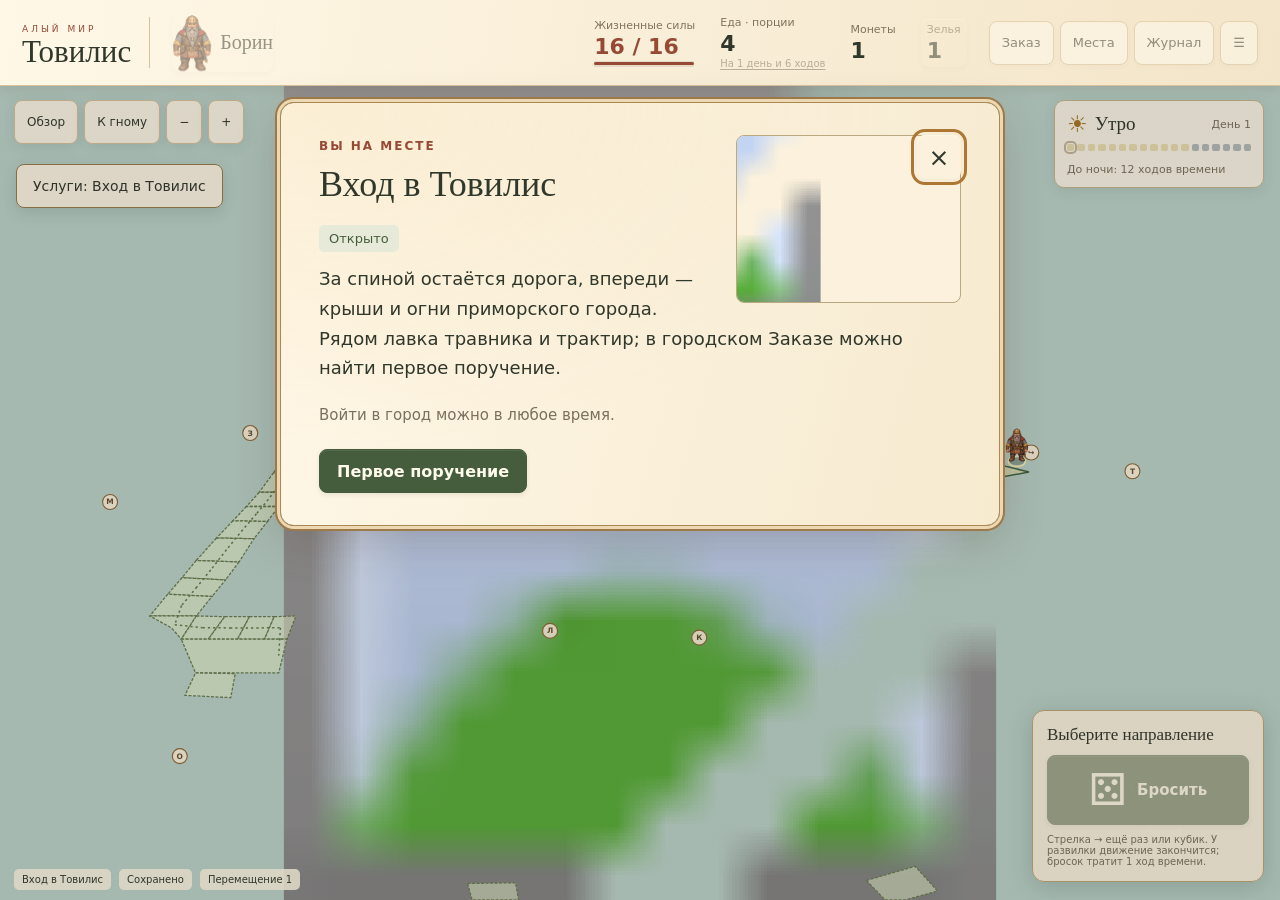
==== game/index.html @ 75f41792 "Initial game source, tests, and deployment configuration" ====
<!doctype html>
<html lang="ru">
<head>
  <meta charset="utf-8"><meta name="viewport" content="width=device-width, initial-scale=1">
  <title>Товилис · Алый Мир</title>
  <link rel="stylesheet" href="game.css">
  <script defer src="../docs/tovilis-map-data.js"></script><script defer src="content.js"></script><script defer src="dwarf-frames.js"></script><script defer src="characters.js"></script><script defer src="character-frames.js"></script><script defer src="equipment.js"></script><script defer src="rules.js"></script><script defer src="dice-ui.js"></script><script defer src="online.js?v=2"></script><script defer src="game.js?v=2"></script>
</head>
<body>
  <header class="topbar">
    <div class="brand"><span>АЛЫЙ МИР</span><h1>Товилис</h1></div>
    <button id="portrait" class="portrait" aria-label="Персонаж и снаряжение"><svg class="portrait-art" aria-hidden="true"></svg><span id="hero-name">Борин</span></button>
    <div class="resources" aria-label="Ресурсы героя">
      <div class="health"><small>Жизненные силы</small><strong id="hp">16 / 16</strong><meter id="health-meter" min="0" max="16" value="16">16 из 16</meter></div>
      <div class="food-resource"><small>Еда · порции</small><strong id="food">4</strong><button id="next-meal" type="button" aria-expanded="false" aria-controls="food-details">На 1 день и 6 ходов</button><span id="food-details" hidden></span></div>
      <div><small>Монеты</small><strong id="coins">1</strong></div>
      <button id="drink" title="Выпить зелье: +5 жизненных сил"><small>Зелья</small><strong id="potions">1</strong></button>
    </div>
    <nav class="top-actions" aria-label="Меню"><button id="quest-button">Заказ</button><button id="places-button">Места</button><button id="journal-button">Журнал</button><button id="menu-button" aria-label="Настройки и помощь">☰</button></nav>
  </header>
  <main>
    <section class="map-panel" aria-label="Карта Товилиса">
      <div class="map-canvas">
        <div class="map-toolbar"><button id="whole-map">Обзор</button><button id="find-hero">К гному</button><button id="zoom-out" aria-label="Отдалить">−</button><button id="zoom-in" aria-label="Приблизить">+</button></div>
        <div class="city-clock" aria-label="Время в городе"><div class="clock-heading"><span id="time-icon" aria-hidden="true">☀</span><strong id="time">Утро</strong><span id="day">День 1</span></div><div id="day-track" aria-hidden="true"></div><small id="time-until">До ночи 12 ходов</small></div>
        <svg id="game-map" viewBox="0 0 1448 1086" role="group" aria-label="Карта Товилиса. Выберите стрелку рядом с гномом, затем бросьте кубик.">
          <image id="town-art" href="../assets/maps/working/tovilis-v9.png" width="1448" height="1086"/>
          <rect id="night-tint" width="1448" height="1086" fill="#0c173f" opacity="0" pointer-events="none"/>
          <g id="grid-layer"></g><g id="reveal-layer"></g><g id="guide-layer"></g><g id="preview-layer"></g><g id="place-layer"></g><g id="choice-layer"></g><g id="target-layer"></g>
          <g id="hero-layer"><ellipse id="hero-shadow" rx="14" ry="5"/><ellipse id="hero-ring" rx="17" ry="7"/><svg id="hero-sprite" overflow="hidden"><image href="../assets/characters/dwarf-directions-v2.png" width="1536" height="1024"/></svg></g>
        </svg>
        <div id="directions" class="map-directions" aria-label="Направления движения"></div>
        <button id="visit-place" class="place-entry" hidden>Войти</button>
        <section class="movement-dock" aria-label="Перемещение">
          <div id="movement-controls"><span id="move-heading">Выберите стрелку</span><div id="route-guide" hidden><span id="route-guide-text"></span><button id="clear-route" aria-label="Отменить маршрут" title="Отменить маршрут">×</button></div><button id="roll" class="primary" disabled><span id="dice-face" aria-hidden="true">⚄</span><span id="roll-label">Бросить кубик</span></button><label id="building-target" hidden><input type="checkbox" id="stop-building"><span id="target-label"></span></label><p id="last-roll" class="last-roll" aria-live="polite" hidden></p><small id="move-hint">1–4 — направление · пробел — кубик</small></div>
          <p id="movement-locked" hidden>Завершите событие.</p>
        </section>
        <p id="status" class="action-toast" role="status" aria-live="polite"></p>
        <div class="map-caption"><span id="where">У мельницы</span><span id="map-status"></span><span id="save-status">Сохранено</span><span id="turn-number">Перемещение 1</span></div>
      </div>
    </section>
  </main>
  <dialog id="scene-dialog" class="scene-dialog" aria-labelledby="scene-title"><div id="scene-seal" class="scene-seal" aria-hidden="true">✦</div><div id="save-error" role="alert" hidden><h2 id="save-error-title">Не удалось открыть сохранение</h2><p id="save-error-text"></p><div class="dialog-actions"><button id="retry-save">Повторить загрузку</button><button id="export-save">Скачать сохранение</button><button id="reset-from-error" class="danger">Начать заново</button></div><details><summary>Подробности ошибки</summary><p id="save-error-details"></p></details></div><div class="scene-tools"><button id="scene-close" class="close" aria-label="Вернуться к карте">×</button></div><div id="context"></div><p id="scene-status" class="scene-status" role="status"></p></dialog>
  <dialog id="roll-dialog" class="dice-dialog" aria-labelledby="roll-title"><span class="eyebrow">КУБИКИ НА СТОЛ</span><h2 id="roll-title"></h2><div id="roll-cubes" class="roll-cubes"></div><strong id="roll-result" role="status"></strong><p id="roll-detail"></p><button id="roll-continue">Дальше</button></dialog>
  <dialog id="hero-dialog" aria-labelledby="hero-title"><button class="close" data-close="hero-dialog" aria-label="Закрыть">×</button><div class="character-sheet"><div id="hero-paperdoll" class="hero-paperdoll"><div id="gear-left" class="gear-side gear-side-left"></div><svg class="portrait-art" aria-label="Гном в бронзовом шлеме, кольчуге и плаще"></svg><div id="gear-right" class="gear-side gear-side-right"></div><div id="gear-detail" class="gear-detail" aria-live="polite">Нажмите на слот, чтобы узнать свойства вещи.</div></div><div class="hero-overview"><span class="eyebrow">ЛИСТ ПЕРСОНАЖА</span><h2 id="hero-title">Борин</h2><p class="hero-identity">Гном · воин</p><button id="rename-toggle" type="button">Изменить имя</button><form id="hero-form" hidden><label>Новое имя<input id="name-input" maxlength="24" required autocomplete="off"></label><button class="primary" type="submit">Сохранить имя</button></form><div class="hero-jumps"><button id="jump-bag" type="button">К сумке</button><button id="jump-equipment" type="button">К снаряжению</button></div><dl id="hero-stats"></dl><details class="race-details"><summary>Раса и класс в исходных правилах</summary><p>Гном: +2 к силе, +1 к жизненным силам, −1 к меткости; не ездит верхом. Воин легче развивает силу. В этой партии стартовые показатели уже заданы и эти бонусы повторно не прибавляются.</p></details><p class="hint">Вес пока не замедляет движение.</p></div></div><section id="hero-loadout" aria-label="Снаряжение и инвентарь"></section></dialog>
  <dialog id="journal-dialog" aria-labelledby="journal-title"><button class="close" data-close="journal-dialog" aria-label="Закрыть">×</button><span class="eyebrow">ДОРОЖНЫЕ ЗАПИСИ</span><h2 id="journal-title">Журнал</h2><ol id="journal"></ol></dialog>
  <dialog id="places-dialog" aria-labelledby="places-title"><button class="close" data-close="places-dialog" aria-label="Закрыть">×</button><span class="eyebrow">КУДА ОТПРАВИТЬСЯ</span><h2 id="places-title">Места Товилиса</h2><p class="hint">На карте: З — Заказ, М — мельница, Л — лавки, Т — таверны, К — кузница, ⚓ — порт, ↪ — вход, В — встреча. Ниже указаны услуги каждого места.</p><div id="place-list"></div><p class="hint">Выбор места открывает его карточку. Путь выбирается до броска.</p></dialog>
  <dialog id="menu-dialog" aria-labelledby="menu-title"><button class="close" data-close="menu-dialog" aria-label="Закрыть">×</button><h2 id="menu-title">Настройки и помощь</h2><div class="menu-settings"><label class="setting"><input id="dice-sound" type="checkbox" checked> Тихий стук кубика</label><label class="setting"><input id="show-grid" type="checkbox"> Показать все контуры клеток</label></div><div class="menu-help"><details><summary>Движение и карта</summary><p>Выберите стрелку рядом с гномом. Нажмите её ещё раз или кнопку кубика, чтобы бросить; после анимации результат останется до нажатия «Дальше», на окно или в другое место экрана. Один бросок — один ход времени. Перекрёсток заканчивает движение. Выбранная цель автоматически задаёт кратчайшее направление на следующем перекрёстке; стрелку можно сменить вручную. У входа можно выбрать остановку.</p><p>«В» — случайная встреча, «И» — городское извещение с выбором и отдельными бросками. Находки остаются в сумке; опыт и репутация видны в листе персонажа. Они обязательны, если ход закончился на клетке. Клавиши 1–4 выбирают направление, повторное нажатие бросает кубик; пробел тоже бросает кубик. Колёсико меняет масштаб.</p></details><details><summary>Поручение и места</summary><p>Городской Заказ обозначен «З». Мельница находится отдельно слева. Сеть продаётся в лавке снастей; у травника возле входа дешевле зелья. В лавках можно продать свои товары. Оружие и щит принимают за половину нейтральной цены: на d6 нужно 1–3; решение торговца сохраняется до следующего дня. Остановка на клетке здания сразу открывает его услуги. Значение «О» пока неизвестно; трофеи по архивным текстам принимают в Заказе.</p></details><details><summary>Время, еда и отдых</summary><p>Одна порция еды расходуется каждые 6 ходов времени. Работа длится 3 хода времени; доступно две смены в день на весь город. Обе таверны открыты круглосуточно. Покупка еды не тратит время; эль и ночлег тратят.</p></details><details><summary>Кости и бой</summary><p>Поиск партнёра в кости занимает один ход времени; на d6 нужно 4–6. Ставку выбирают до бросков, ничья возвращает её. У дневного разбойника видны силы; его можно обойти или вызвать на бой. Ближняя атака — d6 + сила + бонус оружия. Ловкость определяет очередь ударов и шанс бегства. Смена оружия занимает действие героя в раунде: враги отвечают, городское время не проходит. Неудачное бегство тоже даёт врагам возможность ударить.</p></details><details><summary>Разметка карты для разработчиков</summary><a href="../docs/tovilis-map.html" target="_blank" rel="noopener">Открыть разметку карты</a></details></div><button id="new-game" class="danger">Новая партия</button></dialog>
  <dialog id="family-dialog" aria-labelledby="family-title"><button class="close" data-close="family-dialog" aria-label="Закрыть">×</button><div class="scene-seal" aria-hidden="true">❦</div><span class="eyebrow">У МЕЛЬНИЦЫ</span><h2 id="family-title">Дочери мельника</h2><div id="family-dialogue"></div><button class="primary" data-close="family-dialog">Спасибо за совет</button></dialog>
  <dialog id="surrender-dialog" aria-labelledby="surrender-title"><h2 id="surrender-title">Сдаться?</h2><p>Гном вернётся в таверну с 8 жизненными силами и потеряет половину монет. Сеть и снаряжение останутся при нём.</p><div class="dialog-actions"><button data-close="surrender-dialog">Продолжить бой</button><button id="confirm-surrender" class="danger">Сдаться</button></div></dialog>
  <dialog id="reset-dialog" aria-labelledby="reset-title"><h2 id="reset-title">Начать новую партию?</h2><p>Текущее прохождение будет заменено новым.</p><div class="dialog-actions"><button data-close="reset-dialog">Продолжить игру</button><button id="confirm-reset" class="danger">Начать заново</button></div></dialog>
  <noscript>Для игры нужен JavaScript.</noscript>
</body>
</html>
---- game/game.css ----
:root{color-scheme:light;--ink:#30372b;--muted:#6f705f;--paper:#faf4e4;--line:#d5c8a7;--green:#355744;--red:#964934;--gold:#ae8139;font:16px system-ui,-apple-system,sans-serif;color:var(--ink);background:#d4d9cb}
*{box-sizing:border-box}body{margin:0;height:100dvh;display:flex;flex-direction:column;overflow:hidden}button,input{font:inherit}button{cursor:pointer;border:1px solid var(--line);border-radius:8px;color:inherit;background:#fffbef;padding:12px 16px;min-height:44px}button:hover:not(:disabled){background:#eee4ce}button:disabled{cursor:default;opacity:.5}button:focus-visible,a:focus-visible,input:focus-visible,summary:focus-visible{outline:3px solid var(--gold);outline-offset:3px}h1,h2,h3,p{margin:0}h1,h2,h3{font-family:Georgia,serif;font-weight:normal}a{color:var(--green)}[hidden]{display:none!important}.primary{background:var(--green);border-color:var(--green);color:#fffbed}.primary:hover:not(:disabled){background:#264432}.danger{background:#934735;color:#fff8ec;border-color:#934735}.danger:hover:not(:disabled){background:#793825}.eyebrow{font-size:12px;letter-spacing:2px;color:var(--red);font-weight:650}.hint,.muted{color:var(--muted)}.hint{font-size:15px;line-height:1.6}
.topbar{flex:none;display:flex;align-items:center;gap:22px;padding:10px 22px;background:var(--paper);border-bottom:1px solid var(--line);z-index:3;min-height:86px}.brand{padding-right:18px;border-right:1px solid var(--line)}.brand>span{font-size:9px;letter-spacing:3px;color:var(--red)}h1{font-size:31px;line-height:1.05}.portrait{display:flex;align-items:center;gap:8px;padding:0;border:0;background:none}.portrait-art{height:58px;width:40px}.portrait span{font:20px Georgia,serif}.resources{display:flex;align-items:center;gap:25px;margin-left:auto}.resources>div,.resources>button{display:flex;flex-direction:column;gap:2px}.resources small{font-size:11px;color:var(--muted)}.resources strong{font-size:22px;font-weight:600;font-variant-numeric:tabular-nums}.resources>button{border:0;background:none;padding:4px 6px}.food-resource>span{font-size:10px;color:var(--muted)}.health strong{color:var(--red)}meter{height:6px;width:100px;background:#e4dac5;border:0}meter::-webkit-meter-bar{background:#e4dac5;border:0}meter::-webkit-meter-optimum-value{background:var(--red)}meter::-moz-meter-bar{background:var(--red)}.top-actions{display:flex;gap:6px}.top-actions button{padding:9px 12px;font-size:13px}
main{flex:1;min-height:0}.map-panel,.map-canvas{height:100%;min-height:0}.map-canvas{position:relative;overflow:hidden;background:#bbd3ca}#game-map{width:100%;height:100%;display:block;touch-action:none;cursor:grab}#game-map:active{cursor:grabbing}.map-canvas.night{background:#394957}.map-toolbar{position:absolute;z-index:2;left:14px;top:14px;display:flex;gap:6px}.map-toolbar button{background:#fff8e8ed;padding:9px 12px;font-size:12px;box-shadow:0 3px 14px #1d302d18}.city-clock{position:absolute;right:16px;top:14px;z-index:2;width:210px;background:#fcf6e8f2;border:1px solid #c4b690;border-radius:10px;padding:10px 12px;box-shadow:0 3px 14px #1d302d18}.clock-heading{display:flex;align-items:center;gap:7px}#time-icon{font-size:23px;color:#a77525}#time{font:19px Georgia,serif}#day{margin-left:auto;color:var(--muted);font-size:11px}#day-track{display:flex;gap:3px;margin:7px 0}#day-track span{height:7px;flex:1;border-radius:2px;background:#d4b966;opacity:.42}#day-track span.dark{background:#526679}#day-track span.elapsed{opacity:1}#day-track span.current{outline:2px solid #786039;outline-offset:1px}#time-until{font-size:11px;color:var(--muted)}.map-caption{position:absolute;left:14px;bottom:10px;display:flex;gap:8px;max-width:calc(100% - 260px);pointer-events:none;flex-wrap:wrap;font-size:10px}.map-caption span{background:#fff8e5df;padding:5px 8px;border-radius:5px}.map-caption span:empty{display:none}
#grid-layer,#reveal-layer,#guide-layer,#preview-layer,#target-layer,#hero-layer{pointer-events:none}.grid-cell{fill:#65894608;stroke:#547a5577;stroke-width:1;display:none}.grid-visible .grid-cell{display:block}.reveal-cell{fill:#e7f2cb8f;stroke:#657b50;stroke-width:1.7;stroke-dasharray:4 2}.reveal-link{stroke:#617a48;stroke-width:2;stroke-dasharray:3 4;fill:none}.guide-line{fill:none;stroke:#edc075;stroke-width:3;stroke-dasharray:7 8;opacity:.8}.choice-cell{fill:#ffea945e;stroke:#426344;stroke-width:2;cursor:pointer}.choice-cell.chosen{fill:#d1d99299;stroke:#284e33;stroke-width:3}.choice-dot{fill:#fff7da;stroke:#33543c;stroke-width:1.5;pointer-events:none}.choice-number{font:700 10px system-ui,sans-serif;fill:#294333;text-anchor:middle;dominant-baseline:central;pointer-events:none}.preview-line{fill:none;stroke:#fff7d0;stroke-width:7;stroke-linecap:round;stroke-linejoin:round}.preview-line.inner{stroke:#526d39;stroke-width:3;stroke-dasharray:5 6}.target-circle{fill:#ffe2a1;stroke:#9d642b;stroke-width:2}#hero-shadow{fill:#243a2a50}#hero-ring{fill:none;stroke:#fff3b2;stroke-width:2}.place-marker{cursor:pointer}.place-marker circle{fill:#fcf3ddec;stroke:#8c6636;stroke-width:1.5}.place-marker text{font:700 10px system-ui;fill:#674a2d;text-anchor:middle;dominant-baseline:central;pointer-events:none}.place-marker.closed circle{fill:#afbbb9;stroke:#627578}.event-marker circle{fill:#7b473dee;stroke:#fff3d0;stroke-width:1}.event-marker text{fill:#fff5df}.place-marker:hover circle{stroke-width:3}
.map-directions{position:absolute;z-index:2;width:0;height:0;pointer-events:none}.direction{position:absolute;display:flex;align-items:center;justify-content:center;width:56px;height:56px;padding:0;border:2px solid #846c3d;border-radius:50%;background:#fff7dfed;box-shadow:0 3px 12px #1e322b44;pointer-events:auto;transform:translate(-50%,-50%)}.direction .arrow{font-size:30px;line-height:1;color:var(--green)}.direction strong{position:absolute;top:-5px;right:-3px;font-size:10px;background:#355744;color:#fff7dd;border:1px solid #f8edce;border-radius:50%;width:18px;height:18px;line-height:16px;text-align:center}.direction small{position:absolute;bottom:calc(100% + 8px);background:#fff7e5;padding:6px 9px;border-radius:6px;font-size:12px;white-space:nowrap;box-shadow:0 2px 8px #0002;opacity:0;pointer-events:none}.direction:hover small,.direction:focus-visible small{opacity:1}.direction[aria-pressed=true]{background:#355744;border-color:#f6dea0;box-shadow:0 0 0 3px #35574477,0 3px 12px #1e322b44}.direction[aria-pressed=true] .arrow{color:#fff6df}.movement-dock{position:absolute;right:16px;bottom:18px;width:232px;padding:14px;background:#fbf3dff5;border:1px solid #bda576;border-radius:12px;z-index:2;box-shadow:0 5px 25px #223d3033}.movement-dock #move-heading{display:block;font:17px Georgia,serif;margin-bottom:10px}#roll{display:flex;width:100%;gap:10px;align-items:center;justify-content:center;min-height:67px;font-size:15px;font-weight:600}#dice-face{font-size:44px;line-height:1;font-weight:normal}#building-target{display:flex;align-items:flex-start;gap:7px;font-size:12px;line-height:1.5;padding-top:11px}#building-target input{margin-top:3px}input[type=checkbox]{accent-color:var(--green)}#move-hint{display:block;font-size:10px;color:var(--muted);margin-top:9px}#movement-locked{font:18px Georgia,serif;color:var(--red)}.place-entry{position:absolute;left:16px;top:78px;z-index:2;background:#fff7e6f5;border:1px solid #967b4a;box-shadow:0 4px 15px #213d2926;font-size:14px}.action-toast{position:absolute;z-index:4;top:116px;left:50%;transform:translateX(-50%);max-width:min(600px,80%);padding:13px 20px;border:1px solid #b79860;border-radius:9px;background:#fff6dfed;box-shadow:0 4px 18px #20382b2b;font-size:15px;line-height:1.5;pointer-events:none}.action-toast:empty{display:none}.event-active .map-directions,.event-active .movement-dock,.event-active .place-entry{visibility:hidden}
/* Parchment scenes use the browser's modal layer: map input stays behind the scene. */
dialog{position:fixed;inset:0;margin:auto;width:min(720px,calc(100% - 48px));max-height:calc(100dvh - 48px);overflow:auto;border:1px solid #ac8751;border-radius:14px;padding:32px 38px;background:radial-gradient(ellipse at 5% 0%,#d8bd8329,transparent 55%),radial-gradient(ellipse at 95% 100%,#b8874330,transparent 60%),var(--paper);color:var(--ink);box-shadow:0 0 0 5px #ead9af,0 0 0 7px #8e6b40,0 25px 100px #15292077}dialog::backdrop{background:#13251ee0;backdrop-filter:blur(3px)}dialog h2{font-size:36px;line-height:1.15;margin:10px 0 20px}dialog h3{font-size:23px;margin:14px 0}dialog p{font-size:18px;line-height:1.65;margin:12px 0 20px}dialog button{font-size:16px}dialog .hint{font-size:15px}.close{position:absolute;right:12px;top:10px;border:0;background:transparent;font-size:29px;line-height:1;padding:4px 9px;width:44px}.scene-seal{font:38px Georgia,serif;text-align:center;color:#a47536;width:66px;height:60px;line-height:54px;margin:0 auto 14px;border-bottom:1px solid #b9a06c}.scene-dialog{text-align:left}.scene-status{color:var(--green);font-size:16px!important;padding:13px 15px;border-left:3px solid var(--gold);background:#f0e7d3}.scene-status:empty{display:none}.context-actions{display:grid;gap:10px;margin-top:22px}.context-actions>button{text-align:left;padding:14px 17px}.context-actions small{display:block;opacity:.78;font-size:13px;margin-top:5px}.context-actions .primary{font-weight:600}.context-badge{display:inline-block;color:var(--green);font-size:13px;background:#e7ead9;border-radius:5px;padding:6px 10px}.context-badge.closed{background:#dbe1df;color:#516267}.quest-steps{list-style:none;padding:0;margin:20px 0;display:grid;gap:15px;counter-reset:step}.quest-steps li{display:flex;align-items:center;gap:12px;counter-increment:step;color:var(--muted);font-size:17px}.quest-steps li:before{content:counter(step);border:1px solid var(--line);border-radius:50%;width:30px;height:30px;text-align:center;line-height:28px;font-size:13px;flex:none}.quest-steps li.active{color:var(--ink)}.quest-steps li.active:before{background:var(--green);color:#fff;border-color:var(--green)}.quest-steps li.done:before{content:'✓';color:var(--green)}.dialogue{border-left:3px solid var(--gold);padding-left:18px;margin:25px 0}.dialogue strong{font:24px Georgia,serif}.dialogue p{margin:9px 0 0}.character-sheet{display:grid;grid-template-columns:35% 1fr;gap:25px;align-items:center}.character-sheet>.portrait-art{width:100%;height:320px}#name-input{width:100%;padding:10px;border:1px solid var(--line);border-radius:5px;background:#fffdf4;margin-top:7px;color:var(--ink)}dl{display:grid;grid-template-columns:1fr auto;font-size:17px;gap:12px;margin:22px 0}dd{margin:0;font-weight:600}.dialog-actions{display:flex;gap:10px;flex-wrap:wrap}#journal{list-style:none;padding:0;font-size:16px;line-height:1.6}#journal li{padding:12px 0;border-bottom:1px solid var(--line)}#place-list{display:grid;gap:10px}#place-list button{display:flex;justify-content:space-between;text-align:left;gap:14px}#place-list small{font-size:13px;color:var(--muted)}.setting{display:flex;gap:9px;font-size:16px;margin:22px 0}#new-game{display:block;margin-top:24px}#save-error{border:1px solid var(--red);padding:16px;background:#f4e2d6;font-size:16px;line-height:1.6}#save-error button{margin-top:10px}
.enemy-grid{display:grid;grid-template-columns:repeat(2,minmax(0,1fr));gap:12px;margin:16px 0}.enemy{padding:14px;background:#eee4d3;border:1px solid #cdb18b;border-radius:8px}.enemy.selected{border:2px solid var(--red);padding:13px}.enemy.dead{opacity:.45}.enemy label{cursor:pointer;display:flex;align-items:center;gap:9px;font-size:16px;font-weight:600}.enemy input{accent-color:var(--red);flex:none}.enemy-hp{height:6px;margin-top:12px;background:#d7c9b3}.enemy-hp span{display:block;height:100%;background:var(--red)}.enemy small{display:block;font-size:13px;line-height:1.5;color:#786553;margin-top:9px}.enemy.dead small,.enemy.dead .enemy-hp{display:none}.battle-stats{font-size:15px;background:#e8ebdc;padding:13px;border-radius:7px;margin:14px 0}.warning{color:#9d3b26;font-size:16px!important;font-weight:600}.round-details{margin:16px 0;font-size:15px;color:var(--muted);line-height:1.6}.round-details summary{cursor:pointer}.round-details ul{padding-left:20px}.round-summary{background:#eee8d8;padding:13px;border-radius:7px;font-size:16px;line-height:1.5}.minor-actions{display:flex;gap:10px;margin:12px 0}.minor-actions>button{flex:1;font-size:15px}.battle .context-actions{grid-template-columns:repeat(2,minmax(0,1fr));margin-top:15px}.battle .context-actions .primary{grid-column:1/-1}.battle .scene-seal{height:42px;line-height:37px;font-size:30px;margin-bottom:8px}.battle h2{margin-bottom:12px}.battle p{margin:9px 0;font-size:17px;line-height:1.5}.outcome-symbol{font-size:48px;color:var(--gold);margin:8px 0}.resource-receipt{display:flex;flex-wrap:wrap;gap:10px;margin:20px 0}.resource-receipt span{background:#ece5d3;padding:12px;border-radius:7px;font-size:17px}.resource-receipt .gain{color:var(--green)}.resource-receipt .loss{color:var(--red)}.work-limit{font-size:15px!important;color:var(--muted);padding-top:10px;border-top:1px solid var(--line)}
@media(max-width:1120px){.topbar{gap:13px;padding:9px 15px}.portrait span{display:none}.resources{gap:18px}.top-actions button{padding:9px;font-size:12px}.brand{padding-right:12px}}
@media(max-width:780px){.topbar{min-height:118px;flex-wrap:wrap;gap:6px 10px;padding:9px 12px}.brand{border:0;padding:0;margin-right:auto}.brand h1{font-size:26px}.brand>span{font-size:8px}.portrait-art{height:43px;width:30px}.top-actions{gap:4px}.top-actions button{padding:8px;font-size:11px;min-height:40px}.resources{order:2;width:100%;gap:10px;justify-content:space-between;margin:2px 0 0}.resources small{font-size:10px}.resources strong{font-size:19px}.food-resource>span{font-size:9px}meter{width:85px}.resources>button{padding:0 3px}.map-toolbar{left:10px;top:10px;gap:4px}.map-toolbar button{padding:7px 9px;font-size:10px;min-height:39px}.city-clock{right:10px;top:60px;width:175px;padding:8px 10px}.clock-heading{gap:5px}#time{font-size:17px}#time-icon{font-size:20px}#day{font-size:10px}#time-until{font-size:10px}.movement-dock{right:10px;bottom:24px;width:190px;padding:12px}#roll{min-height:58px;font-size:14px;gap:7px}#dice-face{font-size:37px}#move-heading{font-size:15px!important}#move-hint{font-size:9px}.direction{width:48px;height:48px}.direction .arrow{font-size:27px}.direction small{display:none}#building-target{font-size:11px}.place-entry{top:60px;left:10px;max-width:calc(100% - 200px);font-size:12px;padding:9px;min-height:42px}.map-caption{left:10px;bottom:6px;max-width:calc(100% - 205px);font-size:9px;gap:4px}.map-caption #save-status,.map-caption #turn-number{display:none}.action-toast{top:158px;max-width:calc(100% - 30px);font-size:14px;padding:10px 13px}dialog{width:calc(100% - 28px);max-height:calc(100dvh - 30px);padding:24px 21px;border-radius:10px;box-shadow:0 0 0 3px #ead9af,0 0 0 5px #8e6b40,0 20px 70px #15292077}dialog h2{font-size:29px;margin:8px 0 16px}dialog p{font-size:17px;line-height:1.6}dialog button{font-size:15px}.eyebrow{font-size:11px;letter-spacing:1.5px}.scene-seal{height:43px;line-height:37px;font-size:30px;margin-bottom:12px}.context-actions{margin-top:18px;gap:9px}.context-actions>button{padding:12px 14px}.context-actions small{font-size:12px}.character-sheet{grid-template-columns:28% 1fr;gap:15px}.character-sheet>.portrait-art{height:240px}dl{font-size:15px;gap:10px}.dialogue strong{font-size:21px}.enemy-grid{gap:8px;margin:12px 0}.enemy{padding:10px}.enemy.selected{padding:9px}.enemy label{font-size:14px;gap:5px}.enemy small{font-size:11px;margin-top:7px}.enemy-hp{margin-top:9px}.battle-stats{font-size:13px;padding:10px;margin:11px 0}.battle p{font-size:15px}.battle .context-actions>button{font-size:14px;padding:11px}.battle .context-actions small{font-size:11px}.battle .minor-actions>button{font-size:13px;padding:9px}.round-summary{font-size:14px;padding:10px}.warning{font-size:14px!important}.resource-receipt{gap:8px}.resource-receipt span{font-size:15px;padding:10px}}
@media(prefers-reduced-motion:reduce){*{scroll-behavior:auto!important;animation:none!important}}

/* Online account, community and feedback panels.  The panels are injected
   only when the server sets meta[name=game-server], so the offline build is
   unchanged. */
.online-actions{display:flex;gap:6px;align-items:center}.online-actions button{font-size:12px;min-height:34px;padding:6px 9px}.online-panel{width:min(620px,calc(100% - 28px));max-height:calc(100dvh - var(--hud-height) - 24px);padding:28px 30px;background:linear-gradient(105deg,#fff8e8,#f6eacf);color:var(--ink);border:0;border-radius:10px;box-shadow:0 0 0 3px #ecd9b4,0 0 0 5px #9d7848,0 14px 45px #3e271b36}.online-panel::backdrop{background:#2d241b35}.online-panel .close{position:sticky;float:right;right:0;top:0;margin:-12px -12px 0 0;background:transparent;border:0;font-size:27px;min-width:34px;min-height:34px}.online-panel h2{margin:10px 0 16px}.online-body{clear:both}.online-form{display:grid;gap:12px}.online-form label{display:grid;gap:5px;font-weight:600}.online-form input,.online-form select,.online-form textarea{font:inherit;width:100%;box-sizing:border-box;padding:10px 11px;border:1px solid var(--line);border-radius:6px;background:#fffdf5;color:var(--ink)}.online-form textarea{resize:vertical}.online-form button{min-height:42px}.online-form .form-error{min-height:1.4em;margin:0;color:#8b3125;font-size:14px}.character-form{grid-template-columns:1fr 1fr}.character-form label:first-of-type,.character-form .character-preview,.character-form button,.character-form .form-error{grid-column:1/-1}.character-preview{padding:10px 12px;margin:0;border:1px solid var(--line);border-radius:7px;background:#fffaf0;color:#73582f}.online-community h3{margin:16px 0 8px}.online-community p{margin:7px 0;line-height:1.4}.online-chat{min-height:90px;max-height:210px;overflow:auto;padding:10px;border:1px solid var(--line);border-radius:7px;background:#fffaf0}.online-chat-form{display:flex;gap:8px;margin-top:8px}.online-chat-form input{flex:1;min-width:0;font:inherit;padding:10px;border:1px solid var(--line);border-radius:6px;background:#fffdf5}.online-chat-form button{min-height:40px}.online-menu-actions{display:grid;gap:8px;margin:14px 0;padding:12px;border:1px solid var(--line);border-radius:8px;background:#fffaf0}.online-menu-actions button{text-align:left;min-height:40px}.feedback-success{padding:14px;border:1px solid #83976a;background:#edf2e7;border-radius:7px;line-height:1.5}@media(max-width:780px){.online-actions{display:none}.online-panel{padding:24px 20px}.character-form{grid-template-columns:1fr}.character-form label:first-of-type,.character-form .character-preview,.character-form button,.character-form .form-error{grid-column:auto}.online-chat-form{display:grid;grid-template-columns:1fr}.online-chat-form button{width:100%}}

.scene-wallet{position:sticky;top:-32px;z-index:2;display:flex;justify-content:space-between;gap:14px;flex-wrap:wrap;padding:12px 0;margin:0 0 16px;background:var(--paper);border-bottom:1px solid var(--line);font-size:17px}.scene-wallet strong{color:#735021}.scene-wallet span{color:var(--green)}.food-shop{padding:18px;margin:20px 0 0;border:1px solid var(--line);border-radius:9px;background:#efe7d329}.food-shop h3{margin:0 0 8px}.food-shop p{font-size:15px;margin:8px 0}.food-buy-row{display:flex;gap:14px;align-items:end;margin-top:15px}.food-buy-row label{display:flex;flex-direction:column;gap:7px;font-size:14px}.food-buy-row input{width:95px;min-height:46px;border:1px solid #bba780;border-radius:6px;background:#fffbef;padding:9px;color:var(--ink)}.food-buy-row button{flex:1;min-height:46px}.food-shop .hint{font-size:14px}
@media(max-width:780px){.scene-wallet{top:-24px;font-size:15px;padding:10px 0;margin-bottom:14px}.food-shop{padding:13px}.food-buy-row{gap:10px}.food-buy-row input{width:75px}}
/* Illustrated scenes and the equipment sheet share the four local art atlases. */
#scene-dialog .scene-seal{display:none}#context:after{content:"";display:block;clear:both}.scene-art{float:right;width:225px;max-width:42%;height:168px;margin:0 0 16px 20px;border:1px solid #bba780;border-radius:8px;background:var(--paper);overflow:hidden}.context-actions,.resource-receipt,.food-shop{clear:both}.item-art{width:84px;height:84px;flex:none;border-radius:6px;overflow:hidden;background:#f7ecd4}.food-shop>.item-art{float:right;margin-left:10px}.food-buy-row{clear:both}.illustrated-action{min-height:112px;display:flow-root}.illustrated-action>.item-art{float:left;margin-right:16px}.illustrated-action .item-detail{font-size:13px;line-height:1.5;margin-top:7px}.stake-picker{display:flex;align-items:center;justify-content:space-between;gap:12px;font-size:16px;padding:12px 0}.stake-picker select{padding:10px;border:1px solid var(--line);border-radius:6px;background:#fff9e9;color:var(--ink);font-size:17px}.battle .scene-art{width:128px;height:105px;margin-bottom:10px}
#hero-dialog{width:min(940px,calc(100% - 48px))}#hero-dialog .character-sheet{grid-template-columns:180px 1fr}#hero-dialog .character-sheet>.portrait-art{height:330px;width:100%}#hero-loadout{clear:both;margin-top:24px;border-top:1px solid var(--line)}#hero-loadout h3{margin:24px 0 12px}.inventory-grid{display:grid;grid-template-columns:repeat(2,minmax(0,1fr));gap:12px}.inventory-item{display:flex;gap:14px;padding:14px;border:1px solid var(--line);border-radius:8px;background:#fffaf04d}.inventory-item strong{display:block;font-size:17px;line-height:1.3}.inventory-item p{font-size:14px;margin:7px 0;line-height:1.5}.inventory-item small,.item-slot{display:block;font-size:12px;color:var(--muted);margin-top:5px}
@media(max-width:780px){.scene-art{width:112px;height:112px;max-width:38%;margin:0 0 12px 12px}.battle .scene-art{width:82px;height:82px}.item-art{width:66px;height:66px}.food-shop .item-art{width:58px;height:58px}.illustrated-action{min-height:96px}.illustrated-action>.item-art{margin-right:10px}.illustrated-action .item-detail{font-size:12px}.stake-picker{font-size:14px}.stake-picker select{font-size:15px;max-width:130px}#hero-dialog{width:calc(100% - 28px)}#hero-dialog .character-sheet{grid-template-columns:90px 1fr;gap:14px}#hero-dialog .character-sheet>.portrait-art{height:220px}.inventory-grid{grid-template-columns:1fr}.inventory-item{gap:12px;padding:12px}.inventory-item strong{font-size:16px}.inventory-item p{font-size:13px}#hero-stats{font-size:13px;gap:8px}}
.portrait-art{overflow:hidden}
.close{z-index:4}.scene-wallet #scene-close{position:static;flex:0 0 32px;width:32px;min-height:32px;height:32px;padding:0;font-size:27px;border:0;background:none;line-height:1}
/* Clear city, one resource bar, warm paper and deliberate small actions. */
:root{--hud-height:86px;--paper:#fbf1dc;--line:#d7c09a;--gold:#ad7633;--green:#465d3d;--muted:#7a705e;background:#e4cfac}button{box-shadow:0 1px 0 #fff8e3 inset,0 2px 4px #68462a0b}.primary{box-shadow:0 1px 0 #ffffff14 inset,0 2px 5px #38362118}.topbar{background:linear-gradient(100deg,#fff8e7,#f3e5c9);box-shadow:0 3px 12px #5536161c}.topbar .resources small{color:#81745d}dialog:not(.dice-dialog){top:calc(var(--hud-height) + 16px);bottom:auto;margin:0 auto;max-height:calc(100dvh - var(--hud-height) - 32px);background:radial-gradient(ellipse at 2% 0%,#e5b76825,transparent 60%),linear-gradient(105deg,#fff8e8,#f6eacf);box-shadow:0 0 0 3px #ecd9b4,0 0 0 5px #9d7848,0 14px 45px #3e271b36}dialog::backdrop{backdrop-filter:none;-webkit-backdrop-filter:none;background:linear-gradient(to bottom,transparent var(--hud-height),#29211825 var(--hud-height))}.scene-tools{height:8px}.scene-tools .close{top:9px;right:10px;background:#fbf1dc;font-size:25px}.context-actions{display:flex;flex-wrap:wrap;align-items:flex-start;gap:10px}.context-actions>button{width:auto;max-width:100%;padding:11px 17px;text-align:left;flex:0 1 auto}.context-actions>button small{max-width:290px}.context-actions>label{flex-basis:100%}.resource-receipt{gap:12px;margin:14px 0}.resource-receipt span:not(.gain):not(.loss){background:none;padding:0;font-size:13px;color:var(--muted)}.scene-status,.quiet-roll{font-size:13px!important;color:var(--muted);line-height:1.5}.quiet-roll{margin:8px 0!important}.saved-roll{display:flex;align-items:center;gap:10px;clear:both;margin:15px 0}.saved-roll strong{font:23px Georgia,serif;color:#62502e}.saved-die{width:45px;height:45px;display:grid;place-items:center;background:linear-gradient(130deg,#fffdf4,#e6d6b9);border:1px solid #b49a70;border-radius:8px;box-shadow:0 3px 6px #67492b25;font:700 25px Georgia,serif;color:#52361f}.item-offer{display:flex;gap:14px;border:1px solid var(--line);background:#fffaf06b;border-radius:9px;padding:16px;flex:1 1 270px;min-width:0}.item-offer-info{min-width:0}.item-offer strong{font-size:17px;line-height:1.3}.item-offer p{font-size:13px;line-height:1.5;margin:7px 0}.item-offer small{font-size:12px;color:var(--muted);display:block}.item-offer button{margin-top:12px;padding:9px 13px;font-size:14px}.offer-reason{margin-top:7px}.last-roll{border-top:1px solid var(--line);padding-top:10px;margin-top:12px;line-height:1.4}.last-roll strong{display:block;color:#765020;font:22px Georgia,serif}.last-roll span{display:block;font-size:12px;color:var(--muted);margin-top:3px}.battle .context-actions{display:flex}.battle .context-actions>.primary{flex-basis:100%;text-align:center}.battle .context-actions>button:not(.primary){flex:1}.battle .quiet-roll{font-size:11px!important}.scene-art{object-fit:cover}
.dice-dialog{top:50%;bottom:auto;transform:translateY(-50%);margin:0 auto;width:min(490px,calc(100% - 32px));max-height:calc(100dvh - 36px);padding:28px 30px 20px;text-align:center;color:#f7e8c5;background:radial-gradient(ellipse at 45% 20%,#5f6d42,#354b37 70%);border:8px solid #89613c;outline:2px solid #bd985d;box-shadow:inset 0 0 0 1px #cba76c,0 16px 60px #24180e55}.dice-dialog::backdrop{background:#3d2a1526;backdrop-filter:none}.dice-dialog .eyebrow{color:#dbc18a;font-size:10px;letter-spacing:3px}.dice-dialog h2{font-size:29px;color:#fff0ce;margin:12px 0 8px}.roll-cubes{display:flex;justify-content:center;gap:42px;margin:22px 0 10px}.rolled-die{display:flex;flex-direction:column;align-items:center;gap:9px}.die-label{font-size:12px;color:#ead8b3}.die-stage{width:96px;height:100px;display:grid;place-items:center;perspective:480px;filter:drop-shadow(0 12px 5px #182c2360)}.die-cube{position:relative;width:72px;height:72px;transform-style:preserve-3d}.die-side{position:absolute;inset:0;display:grid;grid-template-columns:repeat(3,1fr);grid-template-rows:repeat(3,1fr);gap:5px;padding:12px;border:1px solid #b99c6a;border-radius:10px;background:radial-gradient(circle at 25% 20%,#fffdf0,#ecdbba);backface-visibility:hidden;box-shadow:inset 1px 1px 4px #fffdf6,inset -2px -2px 4px #96744e3d}.die-pip{border-radius:50%;background:#563c26;box-shadow:inset 0 1px 2px #291c12aa}.die-pip.empty{visibility:hidden}.die-side-1{transform:translateZ(36px)}.die-side-2{transform:rotateY(90deg) translateZ(36px)}.die-side-3{transform:rotateX(90deg) translateZ(36px)}.die-side-4{transform:rotateX(-90deg) translateZ(36px)}.die-side-5{transform:rotateY(-90deg) translateZ(36px)}.die-side-6{transform:rotateY(180deg) translateZ(36px)}.die-number{font:34px Georgia,serif;color:#fff3d8;line-height:1}.dice-dialog #roll-result{display:block;font:25px Georgia,serif;line-height:1.3;min-height:35px;margin:16px 0 10px}.dice-dialog #roll-detail{font-size:14px;line-height:1.6;color:#e6d8b9;min-height:45px;margin:0 0 12px}.dice-dialog #roll-continue{background:none;border:1px solid #bba27655;color:#e3cda2;box-shadow:none;padding:8px 20px;font-size:13px;min-height:36px}
@media(max-width:780px){:root{--hud-height:118px}dialog:not(.dice-dialog){top:calc(var(--hud-height) + 10px);max-height:calc(100dvh - var(--hud-height) - 22px)}.context-actions{gap:8px}.context-actions>button{padding:10px 13px;font-size:14px}.saved-roll strong{font-size:20px}.saved-die{width:38px;height:38px;font-size:23px}.item-offer{padding:12px;gap:12px}.item-offer strong{font-size:16px}.item-offer p{font-size:12px}.last-roll strong{font-size:19px}.last-roll span{font-size:11px}.last-roll{padding-top:7px;margin-top:8px}.dice-dialog{padding:24px 18px 16px}.dice-dialog h2{font-size:25px}.dice-dialog #roll-result{font-size:22px}.roll-cubes{gap:27px}}
@media(prefers-reduced-motion:reduce){.die-cube{animation:none!important}}

/* Route guidance and controls in scrolling scenes. */
.direction.recommended:not([aria-pressed=true]){border-color:#bd8131;box-shadow:0 0 0 4px #f6cc70cc,0 3px 12px #1e322b44}
#route-guide{display:flex;align-items:center;justify-content:space-between;gap:5px;margin:0 0 10px;padding:7px 7px 7px 9px;border:1px solid var(--line);border-radius:7px;background:#fff9e9;font-size:12px;line-height:1.3}
#route-guide button{flex:none;min-height:28px;width:28px;padding:0;font-size:21px;line-height:1}
.scene-tools{position:sticky;top:0;z-index:5;height:0;overflow:visible}
.scene-tools .close{position:absolute;right:0;top:0}
dialog:not(.dice-dialog)>.close{position:sticky;top:0;float:right;z-index:5;margin:-14px -14px 0 0;background:var(--paper)}
#save-error h2{font-size:25px;margin:0 0 10px}
#save-error .dialog-actions{margin:14px 0;gap:8px}
#save-error button{margin:0}
#save-error details{font-size:13px;overflow-wrap:anywhere}
#save-error details p{font-size:13px;margin:5px 0}
@media(max-width:780px){#route-guide{font-size:11px}.scene-tools .close{top:0}dialog:not(.dice-dialog)>.close{margin:-10px -8px 0 0}}

.place-marker .marker-hit{fill:transparent;stroke:none}
.place-marker:focus-visible circle:not(.marker-hit){stroke:#6c4422;stroke-width:3}
#place-list button>span:first-child{display:flex;flex-direction:column;gap:4px;min-width:0}
#place-list button strong{font-weight:600;font-size:16px}
#place-list button small{line-height:1.35}
.place-distance{white-space:nowrap;color:var(--muted);font-size:13px}
.place-about{margin:12px 0;color:var(--muted);font-size:14px}
.place-about p{font-size:15px;line-height:1.5;margin:8px 0}
.place-about summary,.food-disclosure summary,.menu-help summary{cursor:pointer}
.tavern-actions{clear:both;margin-top:16px}
.food-disclosure{clear:both;margin-top:16px;border:1px solid var(--line);border-radius:9px;background:#fffaf066}
.food-disclosure>summary{padding:14px 16px;font-size:16px;font-weight:600}
.food-disclosure .food-shop{margin:0;border:0;border-top:1px solid var(--line);border-radius:0}
.food-resource{position:relative}
#next-meal{border:0;background:transparent;box-shadow:none;min-height:0;padding:0;text-align:left;font-size:10px;color:var(--muted);text-decoration:underline;text-underline-offset:2px}
#food-details{position:absolute;top:100%;left:0;z-index:8;min-width:190px;max-width:240px;padding:8px 10px;border:1px solid var(--line);border-radius:7px;background:#fff9e9;box-shadow:0 3px 12px #0002;font-size:12px;line-height:1.4}
.hero-overview{min-width:0}
.hero-overview h2{margin-bottom:8px}
.hero-overview dl{margin:12px 0}
.hero-overview .hint{font-size:13px}
#hero-form{margin:12px 0;padding:12px;border:1px solid var(--line);border-radius:8px;background:#fff9e9}
#hero-form label{display:block}
#hero-form button{margin-top:10px}
#rename-toggle{font-size:13px;min-height:34px;padding:5px 10px}
.hero-jumps{display:flex;gap:8px;flex-wrap:wrap;margin:12px 0}
.hero-jumps button{font-size:13px;min-height:34px;padding:5px 10px}
#hero-loadout h3{scroll-margin-top:15px}
.menu-settings{padding:12px 16px;border:1px solid var(--line);border-radius:8px;background:#fffaf066}
.menu-settings .setting{margin:8px 0}
.menu-help{display:grid;gap:8px;margin:16px 0}
.menu-help details{padding:10px 12px;border:1px solid var(--line);border-radius:7px}
.menu-help summary{font-weight:600}
.menu-help p{font-size:15px;line-height:1.5;margin:12px 0}
.menu-help a{display:inline-block;margin-top:8px}
.minor-actions small{display:block;font-size:11px;line-height:1.3;margin-top:4px}
.round-summary{margin:12px 0}
body:has(dialog[open]) .top-actions button,body:has(dialog[open]) #drink,body:has(dialog[open]) #portrait,body:has(dialog[open]) #next-meal{opacity:.5;cursor:default}
@media(max-width:780px){.tavern-actions{display:grid;grid-template-columns:1fr;gap:8px}.tavern-actions>button{width:100%;text-align:left}.food-disclosure>summary{padding:12px}.hero-overview dl{font-size:14px;gap:7px}.hero-overview h2{font-size:25px}.menu-help p{font-size:14px}.food-resource #next-meal{font-size:9px}}

/* Character equipment is grouped around the full-body portrait. */
#hero-dialog .character-sheet{grid-template-columns:minmax(0,1.5fr) minmax(260px,1fr);gap:22px;align-items:start}
.hero-paperdoll{display:grid;grid-template-columns:minmax(0,1fr) minmax(135px,1.15fr) minmax(0,1fr);align-items:center;gap:9px;padding:14px;border:1px solid var(--line);border-radius:12px;background:radial-gradient(ellipse at center,#f9e9c7,#e4d2ae);min-width:0}
#hero-dialog .hero-paperdoll>.portrait-art{width:100%;height:360px;max-height:48vh;filter:drop-shadow(0 8px 6px #6e513b55)}
.gear-side{display:grid;gap:10px;align-content:center;min-width:0}
.gear-slot{position:relative;display:grid;grid-template-columns:36px minmax(0,1fr);align-items:center;gap:6px;min-width:0;width:100%;min-height:80px;padding:8px;text-align:left;border:1px solid #bfa779;border-radius:9px;background:#fff9e7ed;color:var(--ink);box-shadow:0 2px 5px #6f4b2320}
.gear-slot:hover,.gear-slot:focus,.gear-slot.active{border-color:#855821;background:#fffdf5;outline:2px solid #ad763355;z-index:8}
.gear-slot .item-art{width:36px;height:36px}
.gear-symbol{display:grid;place-items:center;width:36px;height:36px;border-radius:7px;background:#e7d4aa;color:#755638;font:27px Georgia,serif}
.gear-slot-text{display:block;min-width:0}
.gear-slot-text small,.gear-slot-text em{display:block;color:#79684f;font-size:10px;font-style:normal;line-height:1.3}
.gear-slot-text em{margin-top:5px}
.gear-slot-text strong{display:block;font-size:12px;line-height:1.2;overflow-wrap:anywhere;margin:3px 0}
.gear-tooltip{display:none;position:absolute;top:calc(100% + 5px);left:0;width:min(265px,70vw);padding:10px 12px;border:1px solid #aa8757;border-radius:7px;background:#fff7e3;box-shadow:0 7px 20px #49341f40;color:#4d412f;font-size:12px;line-height:1.4;z-index:30}
.gear-side-right .gear-tooltip{left:auto;right:0}
.gear-slot:hover .gear-tooltip,.gear-slot:focus .gear-tooltip,.gear-slot.active .gear-tooltip{display:block}
.gear-detail{display:none}
.hero-identity{margin:0 0 10px!important;color:#73582f;font-size:15px!important;font-weight:600}
.race-details{font-size:13px;line-height:1.4;color:var(--muted)}
.race-details summary{cursor:pointer;font-weight:600}
.race-details p{font-size:13px!important;line-height:1.45!important;margin:8px 0!important}
#hero-stats{grid-template-columns:minmax(110px,.65fr) minmax(0,1fr);font-size:14px;gap:9px}
#hero-stats dd{overflow-wrap:anywhere}
@media(max-width:780px){#hero-dialog .character-sheet{grid-template-columns:1fr;gap:14px}.hero-paperdoll{grid-template-columns:repeat(2,minmax(0,1fr));grid-template-areas:"figure figure" "left right" "detail detail";gap:9px;padding:10px}.hero-paperdoll>.portrait-art{grid-area:figure;justify-self:center;max-width:165px}#hero-dialog .hero-paperdoll>.portrait-art{height:235px;max-height:none}.gear-side-left{grid-area:left}.gear-side-right{grid-area:right}.gear-slot{min-height:85px;padding:10px 7px;grid-template-columns:30px minmax(0,1fr)}.gear-slot .item-art,.gear-symbol{width:30px;height:30px}.gear-symbol{font-size:22px}.gear-slot-text strong{font-size:11px}.gear-tooltip,.gear-slot:hover .gear-tooltip,.gear-slot:focus .gear-tooltip,.gear-slot.active .gear-tooltip{display:none}.gear-detail{display:block;grid-area:detail;padding:10px 12px;border:1px solid #bfa779;border-radius:8px;background:#fff7e3;color:#4d412f;font-size:12px;line-height:1.4}#hero-stats{font-size:13px}}

.item-symbol{display:grid;place-items:center;font:42px Georgia,serif;color:#745434;border:1px solid #c6af83}

.gear-slot .item-symbol{font-size:24px;line-height:1}

.equipment-controls{padding:16px;border:1px solid var(--line);border-radius:8px;margin-top:16px}.equipment-controls summary{cursor:pointer;font-weight:600}.equip-row{display:flex;gap:12px;align-items:end;margin:12px 0}.equip-row label{display:grid;gap:5px;flex:1;min-width:0}.equip-row select{width:100%;min-height:42px;font:inherit;padding:7px;color:var(--ink);background:var(--paper);border:1px solid var(--line);border-radius:6px}.equip-row button{min-height:42px}@media(max-width:780px){.equip-row{align-items:stretch;flex-direction:column}.equip-row button{width:100%}}

.gear-slot-text em{overflow-wrap:anywhere}
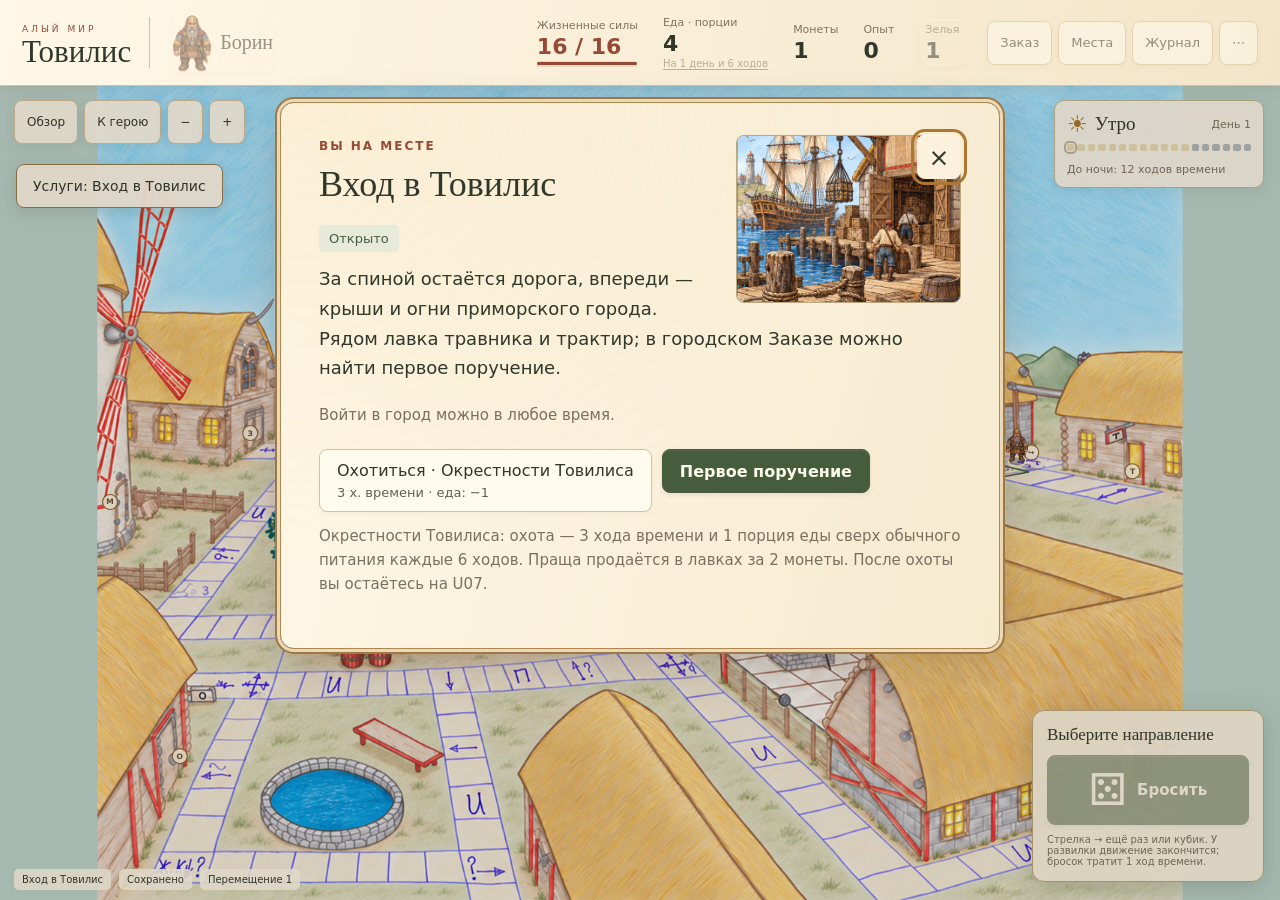
==== commit 34269b84: "feat: add Tovilis hunting and preserve current pilot runtime" ====
--- a/game/index.html
+++ b/game/index.html
@@ -4,7 +4,7 @@
   <meta charset="utf-8"><meta name="viewport" content="width=device-width, initial-scale=1">
   <title>Товилис · Алый Мир</title>
   <link rel="stylesheet" href="game.css">
-  <script defer src="../docs/tovilis-map-data.js"></script><script defer src="content.js"></script><script defer src="dwarf-frames.js"></script><script defer src="characters.js"></script><script defer src="character-frames.js"></script><script defer src="equipment.js"></script><script defer src="rules.js"></script><script defer src="dice-ui.js"></script><script defer src="online.js?v=2"></script><script defer src="game.js?v=2"></script>
+  <script defer src="../docs/tovilis-map-data.js"></script><script defer src="content.js"></script><script defer src="dwarf-frames.js"></script><script defer src="characters.js"></script><script defer src="character-frames.js"></script><script defer src="equipment.js"></script><script defer src="rules.js"></script><script defer src="dice-ui.js"></script><script defer src="online.js?v=3"></script><script defer src="game.js?v=3"></script>
 </head>
 <body>
   <header class="topbar">
@@ -14,19 +14,20 @@
       <div class="health"><small>Жизненные силы</small><strong id="hp">16 / 16</strong><meter id="health-meter" min="0" max="16" value="16">16 из 16</meter></div>
       <div class="food-resource"><small>Еда · порции</small><strong id="food">4</strong><button id="next-meal" type="button" aria-expanded="false" aria-controls="food-details">На 1 день и 6 ходов</button><span id="food-details" hidden></span></div>
       <div><small>Монеты</small><strong id="coins">1</strong></div>
+      <div class="experience-resource"><small>Опыт</small><strong id="experience">0</strong></div>
       <button id="drink" title="Выпить зелье: +5 жизненных сил"><small>Зелья</small><strong id="potions">1</strong></button>
     </div>
-    <nav class="top-actions" aria-label="Меню"><button id="quest-button">Заказ</button><button id="places-button">Места</button><button id="journal-button">Журнал</button><button id="menu-button" aria-label="Настройки и помощь">☰</button></nav>
+    <nav class="top-actions" aria-label="Меню"><button id="quest-button">Заказ</button><button id="places-button">Места</button><button id="journal-button">Журнал</button><button id="menu-button" aria-label="Меню игры">⋯</button></nav>
   </header>
   <main>
     <section class="map-panel" aria-label="Карта Товилиса">
       <div class="map-canvas">
-        <div class="map-toolbar"><button id="whole-map">Обзор</button><button id="find-hero">К гному</button><button id="zoom-out" aria-label="Отдалить">−</button><button id="zoom-in" aria-label="Приблизить">+</button></div>
+        <div class="map-toolbar"><button id="whole-map">Обзор</button><button id="find-hero">К герою</button><button id="zoom-out" aria-label="Отдалить">−</button><button id="zoom-in" aria-label="Приблизить">+</button></div>
         <div class="city-clock" aria-label="Время в городе"><div class="clock-heading"><span id="time-icon" aria-hidden="true">☀</span><strong id="time">Утро</strong><span id="day">День 1</span></div><div id="day-track" aria-hidden="true"></div><small id="time-until">До ночи 12 ходов</small></div>
-        <svg id="game-map" viewBox="0 0 1448 1086" role="group" aria-label="Карта Товилиса. Выберите стрелку рядом с гномом, затем бросьте кубик.">
+        <svg id="game-map" viewBox="0 0 1448 1086" role="group" aria-label="Карта Товилиса. Выберите стрелку рядом с героем, затем бросьте кубик.">
           <image id="town-art" href="../assets/maps/working/tovilis-v9.png" width="1448" height="1086"/>
           <rect id="night-tint" width="1448" height="1086" fill="#0c173f" opacity="0" pointer-events="none"/>
-          <g id="grid-layer"></g><g id="reveal-layer"></g><g id="guide-layer"></g><g id="preview-layer"></g><g id="place-layer"></g><g id="choice-layer"></g><g id="target-layer"></g>
+          <g id="grid-layer"></g><g id="reveal-layer"></g><g id="guide-layer"></g><g id="preview-layer"></g><g id="place-layer"></g><g id="other-player-layer"></g><g id="choice-layer"></g><g id="target-layer"></g>
           <g id="hero-layer"><ellipse id="hero-shadow" rx="14" ry="5"/><ellipse id="hero-ring" rx="17" ry="7"/><svg id="hero-sprite" overflow="hidden"><image href="../assets/characters/dwarf-directions-v2.png" width="1536" height="1024"/></svg></g>
         </svg>
         <div id="directions" class="map-directions" aria-label="Направления движения"></div>
@@ -42,10 +43,24 @@
   </main>
   <dialog id="scene-dialog" class="scene-dialog" aria-labelledby="scene-title"><div id="scene-seal" class="scene-seal" aria-hidden="true">✦</div><div id="save-error" role="alert" hidden><h2 id="save-error-title">Не удалось открыть сохранение</h2><p id="save-error-text"></p><div class="dialog-actions"><button id="retry-save">Повторить загрузку</button><button id="export-save">Скачать сохранение</button><button id="reset-from-error" class="danger">Начать заново</button></div><details><summary>Подробности ошибки</summary><p id="save-error-details"></p></details></div><div class="scene-tools"><button id="scene-close" class="close" aria-label="Вернуться к карте">×</button></div><div id="context"></div><p id="scene-status" class="scene-status" role="status"></p></dialog>
   <dialog id="roll-dialog" class="dice-dialog" aria-labelledby="roll-title"><span class="eyebrow">КУБИКИ НА СТОЛ</span><h2 id="roll-title"></h2><div id="roll-cubes" class="roll-cubes"></div><strong id="roll-result" role="status"></strong><p id="roll-detail"></p><button id="roll-continue">Дальше</button></dialog>
-  <dialog id="hero-dialog" aria-labelledby="hero-title"><button class="close" data-close="hero-dialog" aria-label="Закрыть">×</button><div class="character-sheet"><div id="hero-paperdoll" class="hero-paperdoll"><div id="gear-left" class="gear-side gear-side-left"></div><svg class="portrait-art" aria-label="Гном в бронзовом шлеме, кольчуге и плаще"></svg><div id="gear-right" class="gear-side gear-side-right"></div><div id="gear-detail" class="gear-detail" aria-live="polite">Нажмите на слот, чтобы узнать свойства вещи.</div></div><div class="hero-overview"><span class="eyebrow">ЛИСТ ПЕРСОНАЖА</span><h2 id="hero-title">Борин</h2><p class="hero-identity">Гном · воин</p><button id="rename-toggle" type="button">Изменить имя</button><form id="hero-form" hidden><label>Новое имя<input id="name-input" maxlength="24" required autocomplete="off"></label><button class="primary" type="submit">Сохранить имя</button></form><div class="hero-jumps"><button id="jump-bag" type="button">К сумке</button><button id="jump-equipment" type="button">К снаряжению</button></div><dl id="hero-stats"></dl><details class="race-details"><summary>Раса и класс в исходных правилах</summary><p>Гном: +2 к силе, +1 к жизненным силам, −1 к меткости; не ездит верхом. Воин легче развивает силу. В этой партии стартовые показатели уже заданы и эти бонусы повторно не прибавляются.</p></details><p class="hint">Вес пока не замедляет движение.</p></div></div><section id="hero-loadout" aria-label="Снаряжение и инвентарь"></section></dialog>
+  <dialog id="hero-dialog" aria-labelledby="hero-title">
+    <header class="hero-sheet-header"><div class="hero-sheet-heading"><span class="eyebrow">ЛИСТ ПЕРСОНАЖА</span><h2 id="hero-title">Борин</h2><p class="hero-identity">Гном · Воин</p></div><button class="close" data-close="hero-dialog" aria-label="Закрыть лист персонажа">×</button></header>
+    <nav class="hero-tabs" role="tablist" aria-label="Разделы персонажа"><button id="hero-tab-overview" role="tab" data-hero-tab="overview" aria-controls="hero-panel-overview" aria-selected="true">Персонаж</button><button id="jump-equipment" role="tab" data-hero-tab="equipment" aria-controls="hero-panel-equipment" aria-selected="false" tabindex="-1">Снаряжение</button><button id="jump-bag" role="tab" data-hero-tab="bag" aria-controls="hero-panel-bag" aria-selected="false" tabindex="-1">Сумка <span id="hero-bag-count"></span></button></nav>
+    <div id="hero-scroll" class="hero-scroll">
+      <section id="hero-panel-overview" class="hero-panel" role="tabpanel" aria-labelledby="hero-tab-overview">
+        <div id="hero-health" class="hero-health"><div class="hero-health-heading"><span>Жизненные силы</span><strong id="hero-health-value"></strong></div><meter id="hero-health-meter" min="0" max="16" value="16" aria-label="Жизненные силы"></meter></div>
+        <div id="hero-stats" class="hero-stat-grid" aria-label="Основные характеристики"></div><p id="hero-stat-detail" class="hero-stat-detail" role="status" hidden></p>
+        <dl id="hero-resources" class="hero-resource-grid"></dl><section id="hero-progression" class="hero-progression"><h3>Опыт и развитие</h3><strong id="hero-experience"></strong><p>Опыт за городские события сохраняется. Расход опыта на улучшение характеристик пока не включён.</p><small id="hero-class-growth"></small></section><div id="hero-travel" class="hero-travel"></div>
+        <details id="hero-details" class="hero-details"><summary>Расчёты и особенности</summary><dl id="hero-stat-breakdown"></dl><details class="race-details"><summary>Раса и происхождение</summary><p></p></details><p class="hint">Вес пока не замедляет движение. Вес части предметов в правилах не указан.</p></details>
+        <div class="hero-rename"><button id="rename-toggle" type="button">Изменить имя</button><form id="hero-form" hidden><label>Имя персонажа<input id="name-input" maxlength="24" required autocomplete="off"></label><button class="primary" type="submit">Сохранить имя</button></form></div>
+      </section>
+      <section id="hero-panel-equipment" class="hero-panel" role="tabpanel" aria-labelledby="jump-equipment" hidden><div class="character-sheet"><div id="hero-paperdoll" class="hero-paperdoll"><div id="gear-left" class="gear-side gear-side-left"></div><svg class="portrait-art" aria-label="Персонаж"></svg><div id="gear-right" class="gear-side gear-side-right"></div></div><div id="gear-detail" class="gear-detail"></div></div><p id="hero-equip-status" role="status"></p></section>
+      <section id="hero-panel-bag" class="hero-panel" role="tabpanel" aria-labelledby="jump-bag" hidden><div id="hero-loadout"></div></section>
+    </div>
+  </dialog>
   <dialog id="journal-dialog" aria-labelledby="journal-title"><button class="close" data-close="journal-dialog" aria-label="Закрыть">×</button><span class="eyebrow">ДОРОЖНЫЕ ЗАПИСИ</span><h2 id="journal-title">Журнал</h2><ol id="journal"></ol></dialog>
   <dialog id="places-dialog" aria-labelledby="places-title"><button class="close" data-close="places-dialog" aria-label="Закрыть">×</button><span class="eyebrow">КУДА ОТПРАВИТЬСЯ</span><h2 id="places-title">Места Товилиса</h2><p class="hint">На карте: З — Заказ, М — мельница, Л — лавки, Т — таверны, К — кузница, ⚓ — порт, ↪ — вход, В — встреча. Ниже указаны услуги каждого места.</p><div id="place-list"></div><p class="hint">Выбор места открывает его карточку. Путь выбирается до броска.</p></dialog>
-  <dialog id="menu-dialog" aria-labelledby="menu-title"><button class="close" data-close="menu-dialog" aria-label="Закрыть">×</button><h2 id="menu-title">Настройки и помощь</h2><div class="menu-settings"><label class="setting"><input id="dice-sound" type="checkbox" checked> Тихий стук кубика</label><label class="setting"><input id="show-grid" type="checkbox"> Показать все контуры клеток</label></div><div class="menu-help"><details><summary>Движение и карта</summary><p>Выберите стрелку рядом с гномом. Нажмите её ещё раз или кнопку кубика, чтобы бросить; после анимации результат останется до нажатия «Дальше», на окно или в другое место экрана. Один бросок — один ход времени. Перекрёсток заканчивает движение. Выбранная цель автоматически задаёт кратчайшее направление на следующем перекрёстке; стрелку можно сменить вручную. У входа можно выбрать остановку.</p><p>«В» — случайная встреча, «И» — городское извещение с выбором и отдельными бросками. Находки остаются в сумке; опыт и репутация видны в листе персонажа. Они обязательны, если ход закончился на клетке. Клавиши 1–4 выбирают направление, повторное нажатие бросает кубик; пробел тоже бросает кубик. Колёсико меняет масштаб.</p></details><details><summary>Поручение и места</summary><p>Городской Заказ обозначен «З». Мельница находится отдельно слева. Сеть продаётся в лавке снастей; у травника возле входа дешевле зелья. В лавках можно продать свои товары. Оружие и щит принимают за половину нейтральной цены: на d6 нужно 1–3; решение торговца сохраняется до следующего дня. Остановка на клетке здания сразу открывает его услуги. Значение «О» пока неизвестно; трофеи по архивным текстам принимают в Заказе.</p></details><details><summary>Время, еда и отдых</summary><p>Одна порция еды расходуется каждые 6 ходов времени. Работа длится 3 хода времени; доступно две смены в день на весь город. Обе таверны открыты круглосуточно. Покупка еды не тратит время; эль и ночлег тратят.</p></details><details><summary>Кости и бой</summary><p>Поиск партнёра в кости занимает один ход времени; на d6 нужно 4–6. Ставку выбирают до бросков, ничья возвращает её. У дневного разбойника видны силы; его можно обойти или вызвать на бой. Ближняя атака — d6 + сила + бонус оружия. Ловкость определяет очередь ударов и шанс бегства. Смена оружия занимает действие героя в раунде: враги отвечают, городское время не проходит. Неудачное бегство тоже даёт врагам возможность ударить.</p></details><details><summary>Разметка карты для разработчиков</summary><a href="../docs/tovilis-map.html" target="_blank" rel="noopener">Открыть разметку карты</a></details></div><button id="new-game" class="danger">Новая партия</button></dialog>
+  <dialog id="menu-dialog" aria-labelledby="menu-title"><button class="close" data-close="menu-dialog" aria-label="Закрыть">×</button><h2 id="menu-title">Настройки и помощь</h2><div class="menu-settings"><label class="setting"><input id="dice-sound" type="checkbox" checked> Тихий стук кубика</label><label class="setting"><input id="show-grid" type="checkbox"> Показать все контуры клеток</label></div><div class="menu-help"><details><summary>Движение и карта</summary><p>Выберите стрелку рядом с гномом. Нажмите её ещё раз или кнопку кубика, чтобы бросить; после анимации результат останется до нажатия «Дальше», на окно или в другое место экрана. Один бросок — один ход времени. Перекрёсток заканчивает движение. Выбранная цель автоматически задаёт кратчайшее направление на следующем перекрёстке; стрелку можно сменить вручную. У входа можно выбрать остановку.</p><p>«В» — случайная встреча, «И» — городское извещение с выбором и отдельными бросками. Находки остаются в сумке; опыт и репутация видны в листе персонажа. Они обязательны, если ход закончился на клетке. Клавиши 1–4 выбирают направление, повторное нажатие бросает кубик; пробел тоже бросает кубик. Колёсико меняет масштаб.</p></details><details><summary>Поручение и места</summary><p>Городской Заказ обозначен «З». Мельница находится отдельно слева. Сеть продаётся в лавке снастей; у травника возле входа дешевле зелья. В лавках можно продать свои товары. Оружие и щит принимают за половину нейтральной цены: на d6 нужно 1–3; решение торговца сохраняется до следующего дня. Остановка на клетке здания сразу открывает его услуги. В здании «О» на L03 работает Банк Товилиса; трофеи по архивным текстам принимают в Заказе.</p></details><details><summary>Время, еда и отдых</summary><p>Одна порция еды расходуется каждые 6 ходов времени. Работа длится 3 хода времени; доступно две смены в день на весь город. Обе таверны открыты круглосуточно. Покупка еды не тратит время; эль и ночлег тратят.</p></details><details><summary>Банк Товилиса</summary><p>В здании «О» на L03 можно положить монеты на городской счёт и снять их. Укажите целую сумму: до операции показаны будущие наличные и остаток счёта. Для кнопки «Всё» выберите «Положить» (все наличные) или «Снять» (весь счёт). Покупки оплачиваются наличными. Банк работает между событиями и боями без комиссии, процентов и затрат времени. При обычном поражении банковские монеты сохраняются. Обмен золота и серебра пока недоступен.</p></details><details><summary>Кости и бой</summary><p>Поиск партнёра в кости занимает один ход времени; на d6 нужно 4–6. Ставку выбирают до бросков, ничья возвращает её. У дневного разбойника видны силы; его можно обойти или вызвать на бой. Ближняя атака — d6 + сила + бонус оружия. Ловкость определяет очередь ударов и шанс бегства. Смена оружия занимает действие героя в раунде: враги отвечают, городское время не проходит. Неудачное бегство тоже даёт врагам возможность ударить.</p></details><details><summary>Разметка карты для разработчиков</summary><a href="../docs/tovilis-map.html" target="_blank" rel="noopener">Открыть разметку карты</a></details></div><button id="new-game" class="danger">Новая партия</button></dialog>
   <dialog id="family-dialog" aria-labelledby="family-title"><button class="close" data-close="family-dialog" aria-label="Закрыть">×</button><div class="scene-seal" aria-hidden="true">❦</div><span class="eyebrow">У МЕЛЬНИЦЫ</span><h2 id="family-title">Дочери мельника</h2><div id="family-dialogue"></div><button class="primary" data-close="family-dialog">Спасибо за совет</button></dialog>
   <dialog id="surrender-dialog" aria-labelledby="surrender-title"><h2 id="surrender-title">Сдаться?</h2><p>Гном вернётся в таверну с 8 жизненными силами и потеряет половину монет. Сеть и снаряжение останутся при нём.</p><div class="dialog-actions"><button data-close="surrender-dialog">Продолжить бой</button><button id="confirm-surrender" class="danger">Сдаться</button></div></dialog>
   <dialog id="reset-dialog" aria-labelledby="reset-title"><h2 id="reset-title">Начать новую партию?</h2><p>Текущее прохождение будет заменено новым.</p><div class="dialog-actions"><button data-close="reset-dialog">Продолжить игру</button><button id="confirm-reset" class="danger">Начать заново</button></div></dialog>
--- a/game/game.css
+++ b/game/game.css
@@ -2,7 +2,7 @@
 *{box-sizing:border-box}body{margin:0;height:100dvh;display:flex;flex-direction:column;overflow:hidden}button,input{font:inherit}button{cursor:pointer;border:1px solid var(--line);border-radius:8px;color:inherit;background:#fffbef;padding:12px 16px;min-height:44px}button:hover:not(:disabled){background:#eee4ce}button:disabled{cursor:default;opacity:.5}button:focus-visible,a:focus-visible,input:focus-visible,summary:focus-visible{outline:3px solid var(--gold);outline-offset:3px}h1,h2,h3,p{margin:0}h1,h2,h3{font-family:Georgia,serif;font-weight:normal}a{color:var(--green)}[hidden]{display:none!important}.primary{background:var(--green);border-color:var(--green);color:#fffbed}.primary:hover:not(:disabled){background:#264432}.danger{background:#934735;color:#fff8ec;border-color:#934735}.danger:hover:not(:disabled){background:#793825}.eyebrow{font-size:12px;letter-spacing:2px;color:var(--red);font-weight:650}.hint,.muted{color:var(--muted)}.hint{font-size:15px;line-height:1.6}
 .topbar{flex:none;display:flex;align-items:center;gap:22px;padding:10px 22px;background:var(--paper);border-bottom:1px solid var(--line);z-index:3;min-height:86px}.brand{padding-right:18px;border-right:1px solid var(--line)}.brand>span{font-size:9px;letter-spacing:3px;color:var(--red)}h1{font-size:31px;line-height:1.05}.portrait{display:flex;align-items:center;gap:8px;padding:0;border:0;background:none}.portrait-art{height:58px;width:40px}.portrait span{font:20px Georgia,serif}.resources{display:flex;align-items:center;gap:25px;margin-left:auto}.resources>div,.resources>button{display:flex;flex-direction:column;gap:2px}.resources small{font-size:11px;color:var(--muted)}.resources strong{font-size:22px;font-weight:600;font-variant-numeric:tabular-nums}.resources>button{border:0;background:none;padding:4px 6px}.food-resource>span{font-size:10px;color:var(--muted)}.health strong{color:var(--red)}meter{height:6px;width:100px;background:#e4dac5;border:0}meter::-webkit-meter-bar{background:#e4dac5;border:0}meter::-webkit-meter-optimum-value{background:var(--red)}meter::-moz-meter-bar{background:var(--red)}.top-actions{display:flex;gap:6px}.top-actions button{padding:9px 12px;font-size:13px}
 main{flex:1;min-height:0}.map-panel,.map-canvas{height:100%;min-height:0}.map-canvas{position:relative;overflow:hidden;background:#bbd3ca}#game-map{width:100%;height:100%;display:block;touch-action:none;cursor:grab}#game-map:active{cursor:grabbing}.map-canvas.night{background:#394957}.map-toolbar{position:absolute;z-index:2;left:14px;top:14px;display:flex;gap:6px}.map-toolbar button{background:#fff8e8ed;padding:9px 12px;font-size:12px;box-shadow:0 3px 14px #1d302d18}.city-clock{position:absolute;right:16px;top:14px;z-index:2;width:210px;background:#fcf6e8f2;border:1px solid #c4b690;border-radius:10px;padding:10px 12px;box-shadow:0 3px 14px #1d302d18}.clock-heading{display:flex;align-items:center;gap:7px}#time-icon{font-size:23px;color:#a77525}#time{font:19px Georgia,serif}#day{margin-left:auto;color:var(--muted);font-size:11px}#day-track{display:flex;gap:3px;margin:7px 0}#day-track span{height:7px;flex:1;border-radius:2px;background:#d4b966;opacity:.42}#day-track span.dark{background:#526679}#day-track span.elapsed{opacity:1}#day-track span.current{outline:2px solid #786039;outline-offset:1px}#time-until{font-size:11px;color:var(--muted)}.map-caption{position:absolute;left:14px;bottom:10px;display:flex;gap:8px;max-width:calc(100% - 260px);pointer-events:none;flex-wrap:wrap;font-size:10px}.map-caption span{background:#fff8e5df;padding:5px 8px;border-radius:5px}.map-caption span:empty{display:none}
-#grid-layer,#reveal-layer,#guide-layer,#preview-layer,#target-layer,#hero-layer{pointer-events:none}.grid-cell{fill:#65894608;stroke:#547a5577;stroke-width:1;display:none}.grid-visible .grid-cell{display:block}.reveal-cell{fill:#e7f2cb8f;stroke:#657b50;stroke-width:1.7;stroke-dasharray:4 2}.reveal-link{stroke:#617a48;stroke-width:2;stroke-dasharray:3 4;fill:none}.guide-line{fill:none;stroke:#edc075;stroke-width:3;stroke-dasharray:7 8;opacity:.8}.choice-cell{fill:#ffea945e;stroke:#426344;stroke-width:2;cursor:pointer}.choice-cell.chosen{fill:#d1d99299;stroke:#284e33;stroke-width:3}.choice-dot{fill:#fff7da;stroke:#33543c;stroke-width:1.5;pointer-events:none}.choice-number{font:700 10px system-ui,sans-serif;fill:#294333;text-anchor:middle;dominant-baseline:central;pointer-events:none}.preview-line{fill:none;stroke:#fff7d0;stroke-width:7;stroke-linecap:round;stroke-linejoin:round}.preview-line.inner{stroke:#526d39;stroke-width:3;stroke-dasharray:5 6}.target-circle{fill:#ffe2a1;stroke:#9d642b;stroke-width:2}#hero-shadow{fill:#243a2a50}#hero-ring{fill:none;stroke:#fff3b2;stroke-width:2}.place-marker{cursor:pointer}.place-marker circle{fill:#fcf3ddec;stroke:#8c6636;stroke-width:1.5}.place-marker text{font:700 10px system-ui;fill:#674a2d;text-anchor:middle;dominant-baseline:central;pointer-events:none}.place-marker.closed circle{fill:#afbbb9;stroke:#627578}.event-marker circle{fill:#7b473dee;stroke:#fff3d0;stroke-width:1}.event-marker text{fill:#fff5df}.place-marker:hover circle{stroke-width:3}
+#grid-layer,#reveal-layer,#guide-layer,#preview-layer,#target-layer,#hero-layer{pointer-events:none}.grid-cell{fill:#65894608;stroke:#547a5577;stroke-width:1;display:none}.grid-visible .grid-cell{display:block}.reveal-cell,.reveal-link{display:none}.grid-visible #reveal-layer{display:initial}.grid-visible #reveal-layer .reveal-cell{display:block}.grid-visible #reveal-layer .reveal-link{display:inline}.reveal-cell{fill:#e7f2cb8f;stroke:#657b50;stroke-width:1.7;stroke-dasharray:4 2}.reveal-link{stroke:#617a48;stroke-width:2;stroke-dasharray:3 4;fill:none}.guide-line{fill:none;stroke:#edc075;stroke-width:3;stroke-dasharray:7 8;opacity:.8}.choice-cell{fill:#ffea945e;stroke:#426344;stroke-width:2;cursor:pointer}.choice-cell.chosen{fill:#d1d99299;stroke:#284e33;stroke-width:3}.choice-dot{fill:#fff7da;stroke:#33543c;stroke-width:1.5;pointer-events:none}.choice-number{font:700 10px system-ui,sans-serif;fill:#294333;text-anchor:middle;dominant-baseline:central;pointer-events:none}.preview-line{fill:none;stroke:#fff7d0;stroke-width:7;stroke-linecap:round;stroke-linejoin:round}.preview-line.inner{stroke:#526d39;stroke-width:3;stroke-dasharray:5 6}.target-circle{fill:#ffe2a1;stroke:#9d642b;stroke-width:2}#hero-shadow{fill:#243a2a50}#hero-ring{fill:none;stroke:#fff3b2;stroke-width:2}.place-marker{cursor:pointer}.place-marker circle{fill:#fcf3ddec;stroke:#8c6636;stroke-width:1.5}.place-marker text{font:700 10px system-ui;fill:#674a2d;text-anchor:middle;dominant-baseline:central;pointer-events:none}.place-marker.closed circle{fill:#afbbb9;stroke:#627578}.event-marker circle{fill:#7b473dee;stroke:#fff3d0;stroke-width:1}.event-marker text{fill:#fff5df}.place-marker:hover circle{stroke-width:3}
 .map-directions{position:absolute;z-index:2;width:0;height:0;pointer-events:none}.direction{position:absolute;display:flex;align-items:center;justify-content:center;width:56px;height:56px;padding:0;border:2px solid #846c3d;border-radius:50%;background:#fff7dfed;box-shadow:0 3px 12px #1e322b44;pointer-events:auto;transform:translate(-50%,-50%)}.direction .arrow{font-size:30px;line-height:1;color:var(--green)}.direction strong{position:absolute;top:-5px;right:-3px;font-size:10px;background:#355744;color:#fff7dd;border:1px solid #f8edce;border-radius:50%;width:18px;height:18px;line-height:16px;text-align:center}.direction small{position:absolute;bottom:calc(100% + 8px);background:#fff7e5;padding:6px 9px;border-radius:6px;font-size:12px;white-space:nowrap;box-shadow:0 2px 8px #0002;opacity:0;pointer-events:none}.direction:hover small,.direction:focus-visible small{opacity:1}.direction[aria-pressed=true]{background:#355744;border-color:#f6dea0;box-shadow:0 0 0 3px #35574477,0 3px 12px #1e322b44}.direction[aria-pressed=true] .arrow{color:#fff6df}.movement-dock{position:absolute;right:16px;bottom:18px;width:232px;padding:14px;background:#fbf3dff5;border:1px solid #bda576;border-radius:12px;z-index:2;box-shadow:0 5px 25px #223d3033}.movement-dock #move-heading{display:block;font:17px Georgia,serif;margin-bottom:10px}#roll{display:flex;width:100%;gap:10px;align-items:center;justify-content:center;min-height:67px;font-size:15px;font-weight:600}#dice-face{font-size:44px;line-height:1;font-weight:normal}#building-target{display:flex;align-items:flex-start;gap:7px;font-size:12px;line-height:1.5;padding-top:11px}#building-target input{margin-top:3px}input[type=checkbox]{accent-color:var(--green)}#move-hint{display:block;font-size:10px;color:var(--muted);margin-top:9px}#movement-locked{font:18px Georgia,serif;color:var(--red)}.place-entry{position:absolute;left:16px;top:78px;z-index:2;background:#fff7e6f5;border:1px solid #967b4a;box-shadow:0 4px 15px #213d2926;font-size:14px}.action-toast{position:absolute;z-index:4;top:116px;left:50%;transform:translateX(-50%);max-width:min(600px,80%);padding:13px 20px;border:1px solid #b79860;border-radius:9px;background:#fff6dfed;box-shadow:0 4px 18px #20382b2b;font-size:15px;line-height:1.5;pointer-events:none}.action-toast:empty{display:none}.event-active .map-directions,.event-active .movement-dock,.event-active .place-entry{visibility:hidden}
 /* Parchment scenes use the browser's modal layer: map input stays behind the scene. */
 dialog{position:fixed;inset:0;margin:auto;width:min(720px,calc(100% - 48px));max-height:calc(100dvh - 48px);overflow:auto;border:1px solid #ac8751;border-radius:14px;padding:32px 38px;background:radial-gradient(ellipse at 5% 0%,#d8bd8329,transparent 55%),radial-gradient(ellipse at 95% 100%,#b8874330,transparent 60%),var(--paper);color:var(--ink);box-shadow:0 0 0 5px #ead9af,0 0 0 7px #8e6b40,0 25px 100px #15292077}dialog::backdrop{background:#13251ee0;backdrop-filter:blur(3px)}dialog h2{font-size:36px;line-height:1.15;margin:10px 0 20px}dialog h3{font-size:23px;margin:14px 0}dialog p{font-size:18px;line-height:1.65;margin:12px 0 20px}dialog button{font-size:16px}dialog .hint{font-size:15px}.close{position:absolute;right:12px;top:10px;border:0;background:transparent;font-size:29px;line-height:1;padding:4px 9px;width:44px}.scene-seal{font:38px Georgia,serif;text-align:center;color:#a47536;width:66px;height:60px;line-height:54px;margin:0 auto 14px;border-bottom:1px solid #b9a06c}.scene-dialog{text-align:left}.scene-status{color:var(--green);font-size:16px!important;padding:13px 15px;border-left:3px solid var(--gold);background:#f0e7d3}.scene-status:empty{display:none}.context-actions{display:grid;gap:10px;margin-top:22px}.context-actions>button{text-align:left;padding:14px 17px}.context-actions small{display:block;opacity:.78;font-size:13px;margin-top:5px}.context-actions .primary{font-weight:600}.context-badge{display:inline-block;color:var(--green);font-size:13px;background:#e7ead9;border-radius:5px;padding:6px 10px}.context-badge.closed{background:#dbe1df;color:#516267}.quest-steps{list-style:none;padding:0;margin:20px 0;display:grid;gap:15px;counter-reset:step}.quest-steps li{display:flex;align-items:center;gap:12px;counter-increment:step;color:var(--muted);font-size:17px}.quest-steps li:before{content:counter(step);border:1px solid var(--line);border-radius:50%;width:30px;height:30px;text-align:center;line-height:28px;font-size:13px;flex:none}.quest-steps li.active{color:var(--ink)}.quest-steps li.active:before{background:var(--green);color:#fff;border-color:var(--green)}.quest-steps li.done:before{content:'✓';color:var(--green)}.dialogue{border-left:3px solid var(--gold);padding-left:18px;margin:25px 0}.dialogue strong{font:24px Georgia,serif}.dialogue p{margin:9px 0 0}.character-sheet{display:grid;grid-template-columns:35% 1fr;gap:25px;align-items:center}.character-sheet>.portrait-art{width:100%;height:320px}#name-input{width:100%;padding:10px;border:1px solid var(--line);border-radius:5px;background:#fffdf4;margin-top:7px;color:var(--ink)}dl{display:grid;grid-template-columns:1fr auto;font-size:17px;gap:12px;margin:22px 0}dd{margin:0;font-weight:600}.dialog-actions{display:flex;gap:10px;flex-wrap:wrap}#journal{list-style:none;padding:0;font-size:16px;line-height:1.6}#journal li{padding:12px 0;border-bottom:1px solid var(--line)}#place-list{display:grid;gap:10px}#place-list button{display:flex;justify-content:space-between;text-align:left;gap:14px}#place-list small{font-size:13px;color:var(--muted)}.setting{display:flex;gap:9px;font-size:16px;margin:22px 0}#new-game{display:block;margin-top:24px}#save-error{border:1px solid var(--red);padding:16px;background:#f4e2d6;font-size:16px;line-height:1.6}#save-error button{margin-top:10px}
@@ -15,6 +15,7 @@
    only when the server sets meta[name=game-server], so the offline build is
    unchanged. */
 .online-actions{display:flex;gap:6px;align-items:center}.online-actions button{font-size:12px;min-height:34px;padding:6px 9px}.online-panel{width:min(620px,calc(100% - 28px));max-height:calc(100dvh - var(--hud-height) - 24px);padding:28px 30px;background:linear-gradient(105deg,#fff8e8,#f6eacf);color:var(--ink);border:0;border-radius:10px;box-shadow:0 0 0 3px #ecd9b4,0 0 0 5px #9d7848,0 14px 45px #3e271b36}.online-panel::backdrop{background:#2d241b35}.online-panel .close{position:sticky;float:right;right:0;top:0;margin:-12px -12px 0 0;background:transparent;border:0;font-size:27px;min-width:34px;min-height:34px}.online-panel h2{margin:10px 0 16px}.online-body{clear:both}.online-form{display:grid;gap:12px}.online-form label{display:grid;gap:5px;font-weight:600}.online-form input,.online-form select,.online-form textarea{font:inherit;width:100%;box-sizing:border-box;padding:10px 11px;border:1px solid var(--line);border-radius:6px;background:#fffdf5;color:var(--ink)}.online-form textarea{resize:vertical}.online-form button{min-height:42px}.online-form .form-error{min-height:1.4em;margin:0;color:#8b3125;font-size:14px}.character-form{grid-template-columns:1fr 1fr}.character-form label:first-of-type,.character-form .character-preview,.character-form button,.character-form .form-error{grid-column:1/-1}.character-preview{padding:10px 12px;margin:0;border:1px solid var(--line);border-radius:7px;background:#fffaf0;color:#73582f}.online-community h3{margin:16px 0 8px}.online-community p{margin:7px 0;line-height:1.4}.online-chat{min-height:90px;max-height:210px;overflow:auto;padding:10px;border:1px solid var(--line);border-radius:7px;background:#fffaf0}.online-chat-form{display:flex;gap:8px;margin-top:8px}.online-chat-form input{flex:1;min-width:0;font:inherit;padding:10px;border:1px solid var(--line);border-radius:6px;background:#fffdf5}.online-chat-form button{min-height:40px}.online-menu-actions{display:grid;gap:8px;margin:14px 0;padding:12px;border:1px solid var(--line);border-radius:8px;background:#fffaf0}.online-menu-actions button{text-align:left;min-height:40px}.feedback-success{padding:14px;border:1px solid #83976a;background:#edf2e7;border-radius:7px;line-height:1.5}@media(max-width:780px){.online-actions{display:none}.online-panel{padding:24px 20px}.character-form{grid-template-columns:1fr}.character-form label:first-of-type,.character-form .character-preview,.character-form button,.character-form .form-error{grid-column:auto}.online-chat-form{display:grid;grid-template-columns:1fr}.online-chat-form button{width:100%}}
+.feedback-history{margin-top:24px;border-top:1px solid var(--line);padding-top:12px}.feedback-history h3{margin:0 0 8px}.feedback-item,.trade-offer{margin:8px 0;padding:10px 12px;border:1px solid var(--line);border-radius:7px;background:#fffaf0}.feedback-item strong,.feedback-item small{display:block}.feedback-item small{margin-top:4px;color:var(--muted)}.feedback-item p,.trade-offer p{margin:7px 0;font-size:13px;line-height:1.45;white-space:pre-wrap}.trade-offer button{min-height:34px;padding:6px 10px}.other-player-dot{fill:#8c493b;stroke:#fff4d8;stroke-width:4}.other-player-name{fill:#4f3927;font:600 17px Georgia,serif;text-anchor:middle;paint-order:stroke;stroke:#fff3d8;stroke-width:5px;stroke-linejoin:round}
 
 .scene-wallet{position:sticky;top:-32px;z-index:2;display:flex;justify-content:space-between;gap:14px;flex-wrap:wrap;padding:12px 0;margin:0 0 16px;background:var(--paper);border-bottom:1px solid var(--line);font-size:17px}.scene-wallet strong{color:#735021}.scene-wallet span{color:var(--green)}.food-shop{padding:18px;margin:20px 0 0;border:1px solid var(--line);border-radius:9px;background:#efe7d329}.food-shop h3{margin:0 0 8px}.food-shop p{font-size:15px;margin:8px 0}.food-buy-row{display:flex;gap:14px;align-items:end;margin-top:15px}.food-buy-row label{display:flex;flex-direction:column;gap:7px;font-size:14px}.food-buy-row input{width:95px;min-height:46px;border:1px solid #bba780;border-radius:6px;background:#fffbef;padding:9px;color:var(--ink)}.food-buy-row button{flex:1;min-height:46px}.food-shop .hint{font-size:14px}
 @media(max-width:780px){.scene-wallet{top:-24px;font-size:15px;padding:10px 0;margin-bottom:14px}.food-shop{padding:13px}.food-buy-row{gap:10px}.food-buy-row input{width:75px}}
@@ -109,9 +110,203 @@
 @media(max-width:780px){#hero-dialog .character-sheet{grid-template-columns:1fr;gap:14px}.hero-paperdoll{grid-template-columns:repeat(2,minmax(0,1fr));grid-template-areas:"figure figure" "left right" "detail detail";gap:9px;padding:10px}.hero-paperdoll>.portrait-art{grid-area:figure;justify-self:center;max-width:165px}#hero-dialog .hero-paperdoll>.portrait-art{height:235px;max-height:none}.gear-side-left{grid-area:left}.gear-side-right{grid-area:right}.gear-slot{min-height:85px;padding:10px 7px;grid-template-columns:30px minmax(0,1fr)}.gear-slot .item-art,.gear-symbol{width:30px;height:30px}.gear-symbol{font-size:22px}.gear-slot-text strong{font-size:11px}.gear-tooltip,.gear-slot:hover .gear-tooltip,.gear-slot:focus .gear-tooltip,.gear-slot.active .gear-tooltip{display:none}.gear-detail{display:block;grid-area:detail;padding:10px 12px;border:1px solid #bfa779;border-radius:8px;background:#fff7e3;color:#4d412f;font-size:12px;line-height:1.4}#hero-stats{font-size:13px}}
 
 .item-symbol{display:grid;place-items:center;font:42px Georgia,serif;color:#745434;border:1px solid #c6af83}
+.scene-art.found-item-art{height:auto;aspect-ratio:1}
+.online-mode:not(.online-ready) #hero-layer,.online-mode:not(.online-ready) .portrait{visibility:hidden}
 
 .gear-slot .item-symbol{font-size:24px;line-height:1}
 
 .equipment-controls{padding:16px;border:1px solid var(--line);border-radius:8px;margin-top:16px}.equipment-controls summary{cursor:pointer;font-weight:600}.equip-row{display:flex;gap:12px;align-items:end;margin:12px 0}.equip-row label{display:grid;gap:5px;flex:1;min-width:0}.equip-row select{width:100%;min-height:42px;font:inherit;padding:7px;color:var(--ink);background:var(--paper);border:1px solid var(--line);border-radius:6px}.equip-row button{min-height:42px}@media(max-width:780px){.equip-row{align-items:stretch;flex-direction:column}.equip-row button{width:100%}}
 
 .gear-slot-text em{overflow-wrap:anywhere}
+
+/* Character sheet redesign: one scroll region, three focused tabs, and a
+   mobile-safe equipment chooser. Kept at the end so the legacy sheet can be
+   removed independently after the new DOM is stable. */
+#hero-dialog[open]{display:flex;flex-direction:column;width:min(1000px,calc(100% - 48px));min-width:min(1000px,calc(100% - 48px));height:min(860px,calc(100dvh - 48px));min-height:760px;padding:0;overflow:hidden}
+#hero-dialog .hero-sheet-header{display:flex;align-items:center;justify-content:space-between;gap:16px;flex:none;padding:22px 28px 14px;border-bottom:1px solid var(--line)}
+#hero-dialog .hero-sheet-heading{min-width:0}
+#hero-dialog .hero-sheet-header h2{margin:0;font-size:32px;line-height:1.1;overflow-wrap:anywhere}
+#hero-dialog .hero-sheet-header .close{position:static;float:none;margin:0;flex:none}
+#hero-dialog .hero-tabs{display:flex;gap:6px;flex:none;padding:10px 28px 0;border-bottom:1px solid var(--line);background:#fff8e8}
+#hero-dialog .hero-tabs button{min-height:44px;padding:10px 17px;border:0;border-bottom:3px solid transparent;border-radius:7px 7px 0 0;background:transparent;font-size:15px;font-weight:650;color:var(--muted)}
+#hero-dialog .hero-tabs button:hover{background:#f0e4c9;color:var(--ink)}
+#hero-dialog .hero-tabs button[aria-selected=true]{border-bottom-color:var(--green);background:#e7ead9;color:var(--green)}
+#hero-dialog .hero-scroll{min-height:0;overflow:auto;padding:24px 28px 30px;scrollbar-gutter:stable}
+#hero-dialog .hero-panel[hidden]{display:none!important}
+#hero-dialog .hero-panel>h3{margin:0 0 15px;font-size:25px}
+#hero-dialog #hero-health{padding:16px 18px;margin-bottom:20px;border:1px solid #d1ad7a;border-radius:11px;background:linear-gradient(110deg,#fff7e5,#f2dfbd)}
+#hero-dialog .hero-health-heading{display:flex;align-items:baseline;justify-content:space-between;gap:12px;margin-bottom:9px}
+#hero-dialog .hero-health-heading span{font-size:14px;color:var(--muted);text-transform:uppercase;letter-spacing:.08em;font-weight:700}
+#hero-dialog .hero-health-heading strong{font:700 28px Georgia,serif;color:var(--red);font-variant-numeric:tabular-nums}
+#hero-dialog #hero-health meter{width:100%;height:10px}
+#hero-dialog #hero-stats.hero-stat-grid{display:grid;grid-template-columns:repeat(4,minmax(0,1fr));gap:12px;margin:0 0 12px}
+#hero-dialog .hero-stat{display:grid;gap:5px;min-height:108px;padding:14px;text-align:left;border:1px solid var(--line);border-radius:10px;background:#fffaf0}
+#hero-dialog .hero-stat>span{font-size:12px;letter-spacing:.06em;text-transform:uppercase;color:var(--muted);font-weight:700}
+#hero-dialog .hero-stat>strong{font:700 28px Georgia,serif;color:var(--ink);font-variant-numeric:tabular-nums}
+#hero-dialog .hero-stat>small{font-size:12px;line-height:1.35;color:var(--muted)}
+#hero-dialog .hero-stat:hover,#hero-dialog .hero-stat:focus-visible{border-color:var(--gold);background:#fffdf6}
+#hero-dialog #hero-stat-detail{margin:8px 0 18px;padding:12px 14px;border-left:3px solid var(--gold);background:#f4ead5;font-size:14px;line-height:1.5}
+#hero-dialog .hero-resource-grid{display:grid;grid-template-columns:repeat(3,minmax(0,1fr));gap:10px;margin:18px 0}
+#hero-dialog .hero-resource-grid>div{display:grid;gap:5px;min-width:0;padding:11px 13px;border:1px solid var(--line);border-radius:8px;background:#fffaf0;font-size:14px}
+#hero-dialog .hero-resource-grid dt{color:var(--muted)}
+#hero-dialog .hero-resource-grid dd{font-weight:700;font-variant-numeric:tabular-nums}
+#hero-dialog .hero-travel{display:flex;gap:18px;flex-wrap:wrap;margin:12px 0;color:var(--muted);font-size:14px}
+#hero-dialog #hero-details{margin-top:20px;font-size:14px;line-height:1.55}
+#hero-dialog #hero-details summary{cursor:pointer;font-weight:700;color:var(--green)}
+#hero-dialog #hero-stat-breakdown{margin:12px 0 0;padding:12px 14px;border:1px solid var(--line);border-radius:8px;background:#fffaf0}
+#hero-dialog #hero-stat-breakdown dl{margin:0;font-size:14px;gap:8px}
+#hero-dialog .character-sheetgrid{display:grid;grid-template-columns:minmax(0,1.2fr) minmax(300px,.8fr);gap:20px;align-items:start}
+#hero-dialog .hero-paperdoll{min-width:0;display:grid;grid-template-columns:minmax(0,1fr) minmax(180px,220px) minmax(0,1fr);align-items:center;gap:10px;padding:16px;border:1px solid var(--line);border-radius:12px;background:radial-gradient(ellipse at center,#f9e9c7,#e4d2ae)}
+#hero-dialog .hero-paperdoll .portrait-art{width:100%;height:min(430px,52vh);max-height:430px;object-fit:contain;filter:drop-shadow(0 8px 6px #6e513b55)}
+#hero-dialog .hero-paperdoll .gear-side{display:grid;gap:9px;align-content:center;min-width:0}
+#hero-dialog .gear-slot{min-height:70px;padding:7px;grid-template-columns:32px minmax(0,1fr);gap:6px}
+#hero-dialog .gear-slot .item-art,#hero-dialog .gear-slot .gear-symbol{width:32px;height:32px}
+#hero-dialog .gear-slot-text small,#hero-dialog .gear-slot-text em{font-size:10px}
+#hero-dialog .gear-slot-text strong{font-size:12px}
+#hero-dialog .gear-slot .gear-tooltip{display:none!important}
+#hero-dialog .gear-detail{display:flex;flex-direction:column;gap:12px;min-width:0;padding:16px;border:1px solid var(--line);border-radius:10px;background:#fffaf0}
+#hero-dialog .gear-detail h3{margin:0;font-size:22px}
+#hero-dialog .gear-detail>p{margin:0;font-size:14px;line-height:1.5;color:var(--muted)}
+#hero-dialog .gear-current{display:flex;align-items:center;gap:10px;min-width:0;padding:10px;border-radius:8px;background:#f3e6cd}
+#hero-dialog .gear-current img{width:64px;height:64px;object-fit:contain;flex:none}
+#hero-dialog .gear-current strong{display:block;font-size:15px;overflow-wrap:anywhere}
+#hero-dialog .gear-current span{display:block;margin-top:4px;color:var(--muted);font-size:12px;line-height:1.35}
+#hero-dialog .gear-choices-grid{display:grid;gap:9px}
+#hero-dialog .gear-choice{display:grid;grid-template-columns:48px minmax(0,1fr);gap:10px;align-items:center;padding:9px;text-align:left;border:1px solid var(--line);border-radius:8px;background:#fffdf6}
+#hero-dialog .gear-choice:hover,#hero-dialog .gear-choice:focus-within{border-color:var(--gold);background:#fff8e7}
+#hero-dialog .gear-choice img{width:48px;height:48px;object-fit:contain}
+#hero-dialog .gear-choice h4{margin:0;font-size:14px;line-height:1.25}
+#hero-dialog .gear-choice p{margin:3px 0 0;font-size:12px;line-height:1.35;color:var(--muted)}
+#hero-dialog .gear-choice .gear-delta{display:block;margin-top:4px;color:var(--green);font-size:12px;font-weight:700}
+#hero-dialog #hero-equip-status{min-height:1.35em;margin-top:8px;color:var(--green);font-size:13px}
+#hero-dialog #hero-loadout{clear:none;margin:0;border:0}
+#hero-dialog #hero-loadout h3{margin:0 0 14px;font-size:25px}
+#hero-dialog #hero-loadout .inventory-grid{grid-template-columns:repeat(2,minmax(0,1fr));gap:12px}
+#hero-dialog #hero-loadout .inventory-item{min-width:0}
+
+@media(max-width:780px){
+  #hero-dialog[open]{width:calc(100% - 24px);min-width:0;height:calc(100dvh - 24px);min-height:0;max-height:calc(100dvh - 24px);border-radius:10px}
+  #hero-dialog .hero-sheet-header{padding:15px 16px 11px}
+  #hero-dialog .hero-sheet-header h2{font-size:25px}
+  #hero-dialog .hero-tabs{gap:2px;padding:7px 10px 0;overflow:hidden}
+  #hero-dialog .hero-tabs button{flex:1;min-width:0;padding:9px 6px;font-size:13px;white-space:nowrap}
+  #hero-dialog .hero-scroll{padding:16px 14px 22px}
+  #hero-dialog #hero-stats.hero-stat-grid{grid-template-columns:repeat(2,minmax(0,1fr));gap:8px}
+  #hero-dialog .hero-stat{min-height:92px;padding:11px}
+  #hero-dialog .hero-stat>strong{font-size:25px}
+  #hero-dialog .hero-resource-grid{grid-template-columns:repeat(3,minmax(0,1fr));gap:6px}
+  #hero-dialog .hero-resource-grid>div{padding:9px 7px;font-size:11px}
+  #hero-dialog .hero-resource-grid dd{font-size:17px}
+  #hero-dialog .hero-travel{display:grid;gap:6px}
+  #hero-dialog .character-sheetgrid{grid-template-columns:1fr;gap:14px}
+  #hero-dialog .hero-paperdoll{grid-template-columns:repeat(2,minmax(0,1fr));grid-template-areas:"figure figure" "left right";gap:8px;padding:10px}
+  #hero-dialog .hero-paperdoll .portrait-art{grid-area:figure;justify-self:center;width:auto;max-width:220px;height:220px;max-height:220px}
+  #hero-dialog .hero-paperdoll .gear-side-left{grid-area:left}
+  #hero-dialog .hero-paperdoll .gear-side-right{grid-area:right}
+  #hero-dialog .gear-slot{min-height:78px;padding:8px 6px}
+  #hero-dialog .gear-slot-text strong{font-size:11px}
+  #hero-dialog .gear-detail{grid-column:1/-1;padding:13px}
+  #hero-dialog .gear-choice{grid-template-columns:44px minmax(0,1fr);padding:8px}
+  #hero-dialog .gear-choice img{width:44px;height:44px}
+  #hero-dialog #hero-loadout .inventory-grid{grid-template-columns:1fr}
+}
+@media(max-width:390px){
+  #hero-dialog .hero-tabs button{font-size:12px;padding-left:3px;padding-right:3px}
+  #hero-dialog .hero-stat>span{font-size:11px}
+  #hero-dialog .hero-stat>strong{font-size:23px}
+  #hero-dialog .hero-paperdoll{grid-template-columns:1fr 1fr}
+  #hero-dialog .hero-paperdoll .portrait-art{max-width:190px;height:190px;max-height:190px}
+}
+
+/* DOM contract corrections for the redesigned character sheet. */
+#hero-dialog[open]{top:24px;bottom:auto;height:min(760px,calc(100dvh - 48px));min-height:0;max-height:calc(100dvh - 48px)}
+#hero-dialog .character-sheet{display:grid;grid-template-columns:minmax(0,1.2fr) minmax(300px,.8fr);gap:20px;align-items:start}
+#hero-dialog .gear-current>div,#hero-dialog .gear-choice>div,#hero-dialog .inventory-item>div{min-width:0;flex:1}
+#hero-dialog #hero-stat-breakdown{margin:12px 0 0;padding:12px 14px;border:1px solid var(--line);border-radius:8px;background:#fffaf0;font-size:14px}
+#hero-dialog #hero-stat-breakdown dt{color:var(--muted)}
+#hero-dialog #hero-stat-breakdown dd{margin:0;font-weight:600}
+#hero-dialog .gear-choices{display:grid;gap:9px}
+#hero-dialog .gear-current .item-art,#hero-dialog .gear-choice .item-art{width:64px;height:64px;object-fit:contain;flex:none}
+#hero-dialog .gear-choice .item-art{width:48px;height:48px}
+
+@media(max-width:780px){
+  #hero-dialog[open]{top:12px;height:calc(100dvh - 24px);max-height:calc(100dvh - 24px)}
+  #hero-dialog .character-sheet{grid-template-columns:1fr;gap:14px}
+  #hero-dialog .hero-paperdoll{grid-template-columns:minmax(0,1fr) 86px minmax(0,1fr);grid-template-areas:"left figure right";align-items:center;gap:6px;padding:8px}
+  #hero-dialog .hero-paperdoll .portrait-art{grid-area:figure;width:100%;height:220px;max-height:220px;object-fit:contain}
+  #hero-dialog .hero-paperdoll .gear-side-left{grid-area:left;display:grid;grid-template-rows:repeat(3,minmax(0,1fr));align-content:center;gap:6px}
+  #hero-dialog .hero-paperdoll .gear-side-right{grid-area:right;display:grid;grid-template-rows:repeat(4,minmax(0,1fr));align-content:center;gap:6px}
+  #hero-dialog .gear-slot{display:flex;flex-direction:column;justify-content:center;align-items:center;gap:3px;min-height:0;height:58px;padding:5px 3px;text-align:center}
+  #hero-dialog .gear-slot .item-art,#hero-dialog .gear-slot .gear-symbol{width:28px;height:28px;flex:none}
+  #hero-dialog .gear-slot .gear-symbol{font-size:19px}
+  #hero-dialog .gear-slot-text{width:100%;min-width:0}
+  #hero-dialog .gear-slot-text small{display:block;font-size:9px;line-height:1.1;white-space:nowrap;overflow:hidden;text-overflow:ellipsis}
+  #hero-dialog .gear-slot-text strong{display:block;font-size:10px;line-height:1.1;white-space:nowrap;overflow:hidden;text-overflow:ellipsis}
+  #hero-dialog .gear-slot-text em{display:none}
+  #hero-dialog .gear-detail{grid-area:auto;grid-column:1/-1}
+}
+
+@media(max-width:390px){
+  #hero-dialog .hero-paperdoll{grid-template-columns:minmax(0,1fr) 74px minmax(0,1fr);gap:4px;padding:6px}
+  #hero-dialog .hero-paperdoll .portrait-art{height:200px;max-height:200px}
+  #hero-dialog .gear-slot{height:54px}
+  #hero-dialog .gear-slot .item-art,#hero-dialog .gear-slot .gear-symbol{width:26px;height:26px}
+  #hero-dialog .gear-slot-text small,#hero-dialog .gear-slot-text strong{font-size:9px}
+}
+
+/* Progression and item facts: source-backed information stays readable without
+   turning an item card into a single dense sentence. */
+#hero-dialog .hero-progression{
+  margin:16px 0 20px;padding:16px 18px;border:1px solid var(--line);border-radius:11px;
+  background:linear-gradient(110deg,#fffaf0,#f2e2c5)
+}
+#hero-dialog .hero-progression h3{margin:0 0 8px;font-size:20px;color:var(--green)}
+#hero-dialog .hero-progression strong{display:block;margin:2px 0 6px;font:700 28px Georgia,serif;color:var(--ink);font-variant-numeric:tabular-nums}
+#hero-dialog .hero-progression p{margin:0;font-size:14px;line-height:1.45;color:var(--muted)}
+#hero-dialog .hero-progression small{display:block;margin-top:9px;font-size:12px;line-height:1.4;color:var(--muted)}
+
+.item-description{margin:7px 0;font-size:14px;line-height:1.5;color:var(--ink)}
+dl.item-facts{display:grid;grid-template-columns:1fr;gap:5px;margin:9px 0 0;padding-top:9px;border-top:1px solid var(--line);font-size:12px;line-height:1.35}
+dl.item-facts>div{display:flex;flex-wrap:wrap;gap:2px 9px;align-items:baseline;min-width:0}
+dl.item-facts dt{flex:0 0 90px;max-width:100%;color:var(--muted);font-weight:600}
+dl.item-facts dd{flex:1 1 110px;min-width:0;margin:0;color:var(--ink);font-weight:700;overflow-wrap:anywhere;font-variant-numeric:tabular-nums}
+.item-offer-info .item-description{margin:7px 0 8px}
+.item-offer-info dl.item-facts{margin-top:8px}
+
+@media(max-width:780px){
+  #hero-dialog .hero-progression{margin:12px 0 16px;padding:13px 14px}
+  #hero-dialog .hero-progression h3{font-size:18px}
+  #hero-dialog .hero-progression strong{font-size:25px}
+  #hero-dialog .hero-progression p{font-size:13px}
+  .item-description{font-size:14px}
+}
+
+@media(max-width:480px){
+  #hero-dialog .gear-current{flex-direction:column;align-items:stretch}
+  #hero-dialog .gear-current>.item-art{align-self:flex-start}
+  dl.item-facts>div{flex-direction:column;align-items:stretch;gap:2px}
+  dl.item-facts dt{font-size:11px}
+  dl.item-facts dt,dl.item-facts dd{flex-basis:auto}
+}
+
+/* The consequence is the main content of a saved roll. */
+.dice-dialog #roll-result{line-height:1.45}
+.dice-dialog #roll-detail{font-size:18px;line-height:1.5;min-height:0}
+.dice-dialog #roll-detail:empty{display:none}
+
+@media(min-width:781px) and (max-width:1120px){
+  .topbar{flex-wrap:wrap}
+  .resources{order:2;width:100%;justify-content:center;margin:0}
+  .top-actions{margin-left:auto}
+  .online-actions{display:none}
+}
+@media(max-width:780px){
+  .resources{display:grid;grid-template-columns:minmax(0,1.4fr) minmax(0,1.7fr) repeat(3,minmax(0,.7fr));gap:6px;align-items:start}
+  .resources>div,.resources>button{min-width:0;align-items:flex-start}
+  .resources .health meter{width:100%;max-width:85px}
+  .resources #next-meal{max-width:100%;white-space:normal}
+  .resources strong{font-size:18px}
+  .dice-dialog #roll-detail{font-size:17px}
+}
+
+.bank-controls{display:flex;flex-wrap:wrap;align-items:end;gap:10px}.bank-controls label{display:grid;gap:5px}.bank-controls input{width:150px;max-width:100%}.bank-controls select,.bank-controls input{box-sizing:border-box;min-height:44px;font:inherit}.bank-preview,.bank-history{font-size:14px;line-height:1.5}.bank-history{padding-left:22px}.bank-balances{font-weight:bold}
